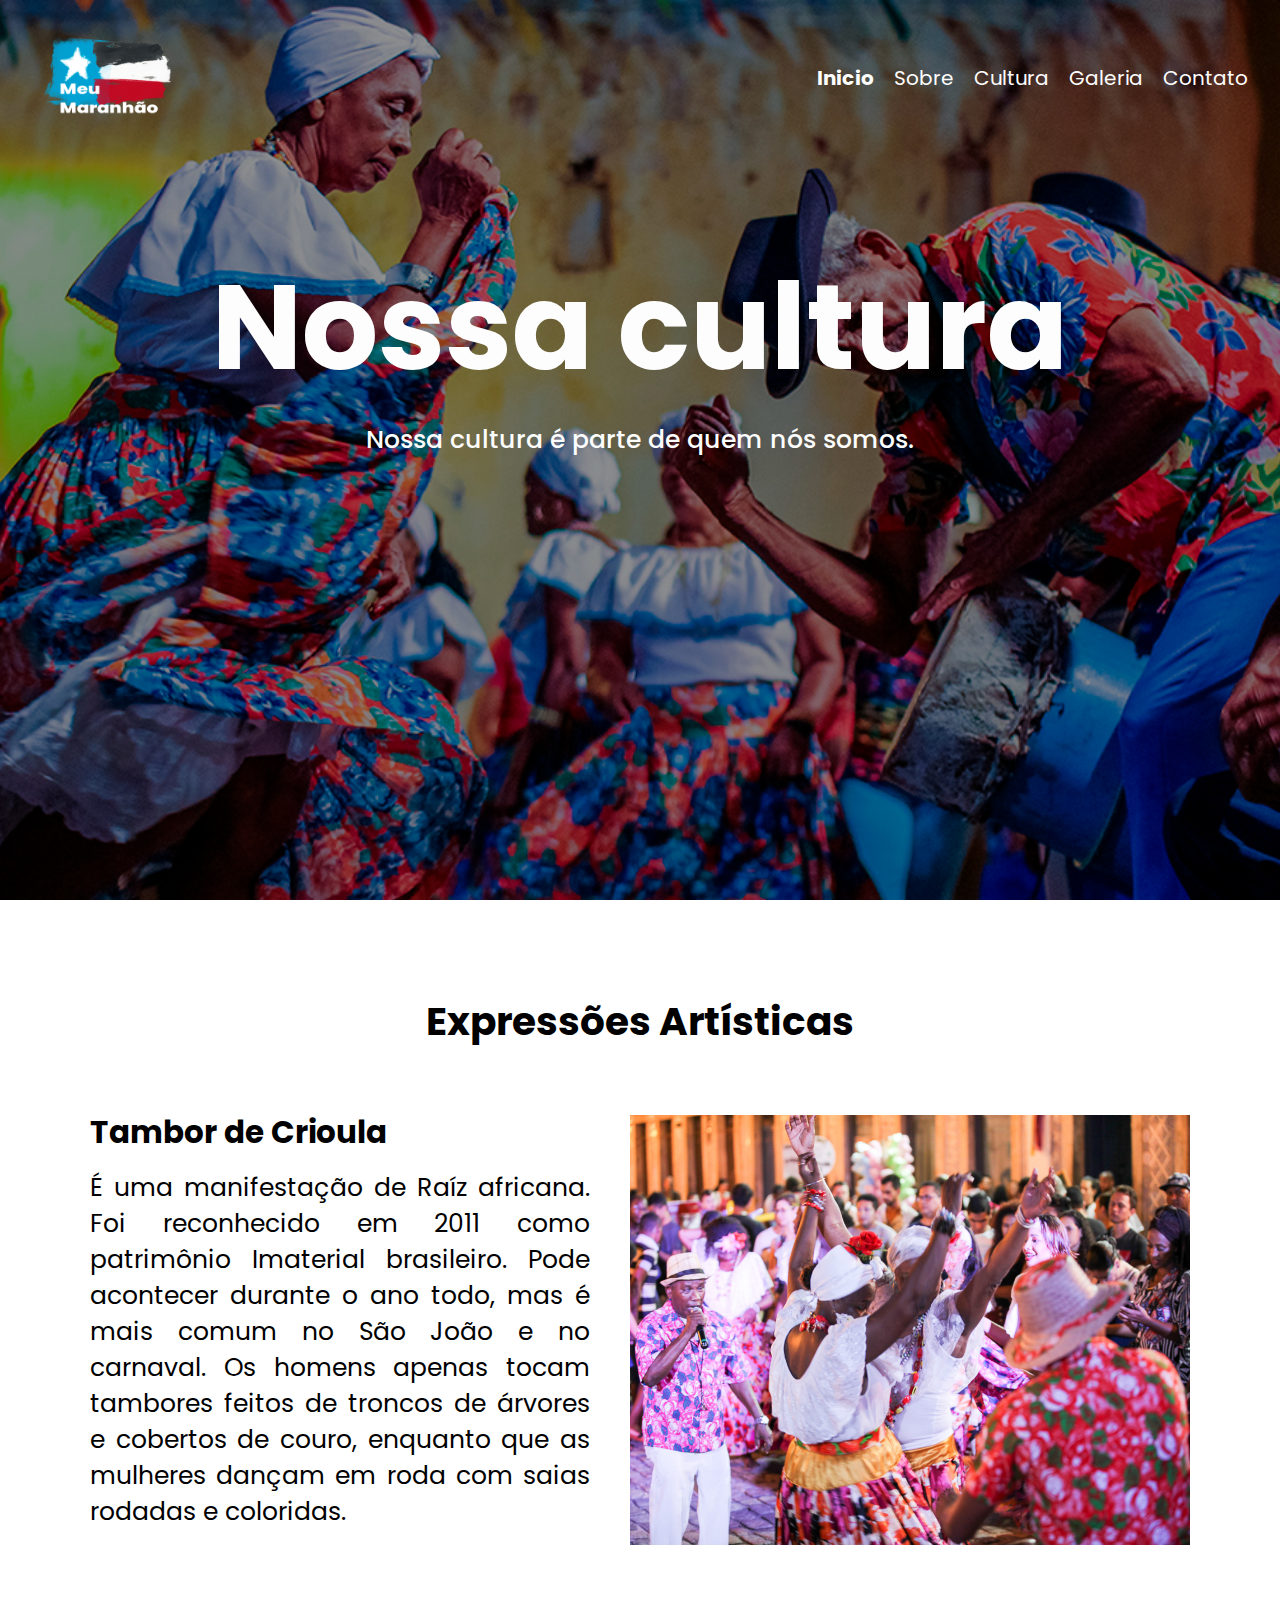
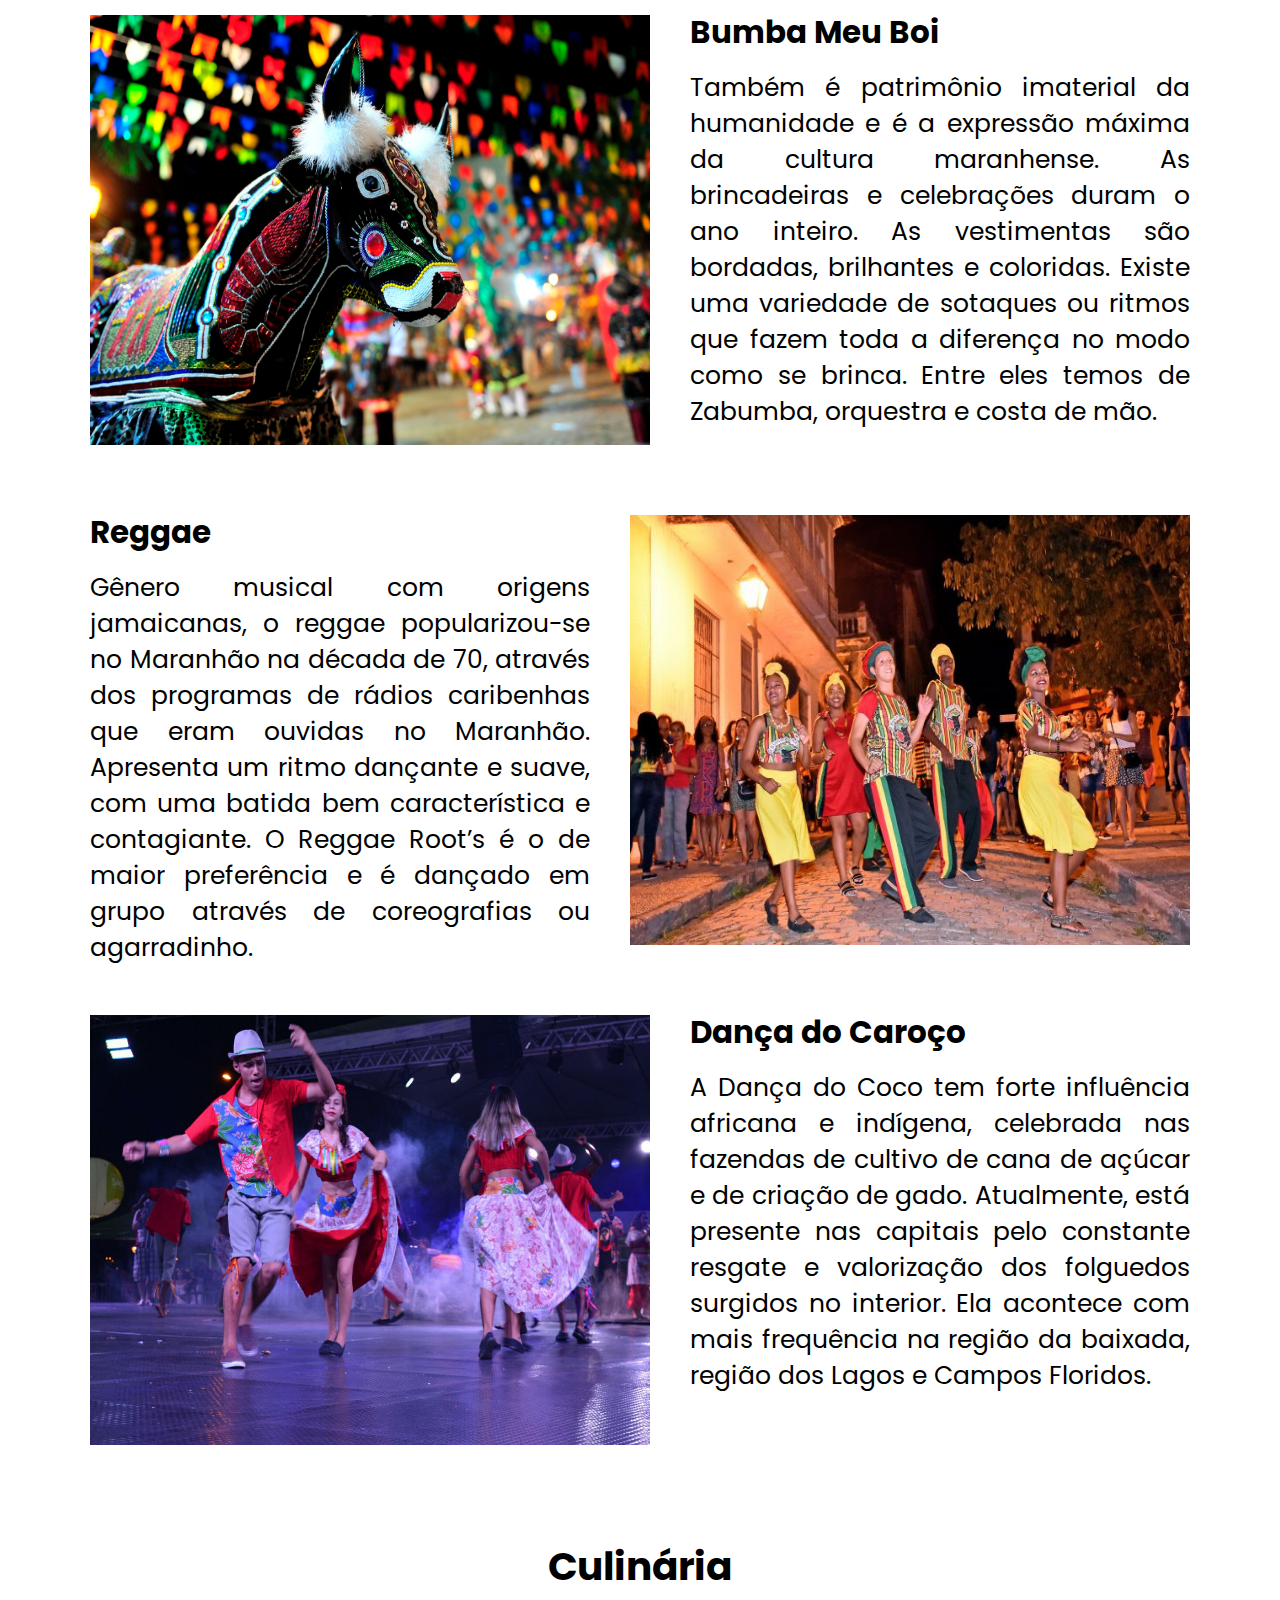
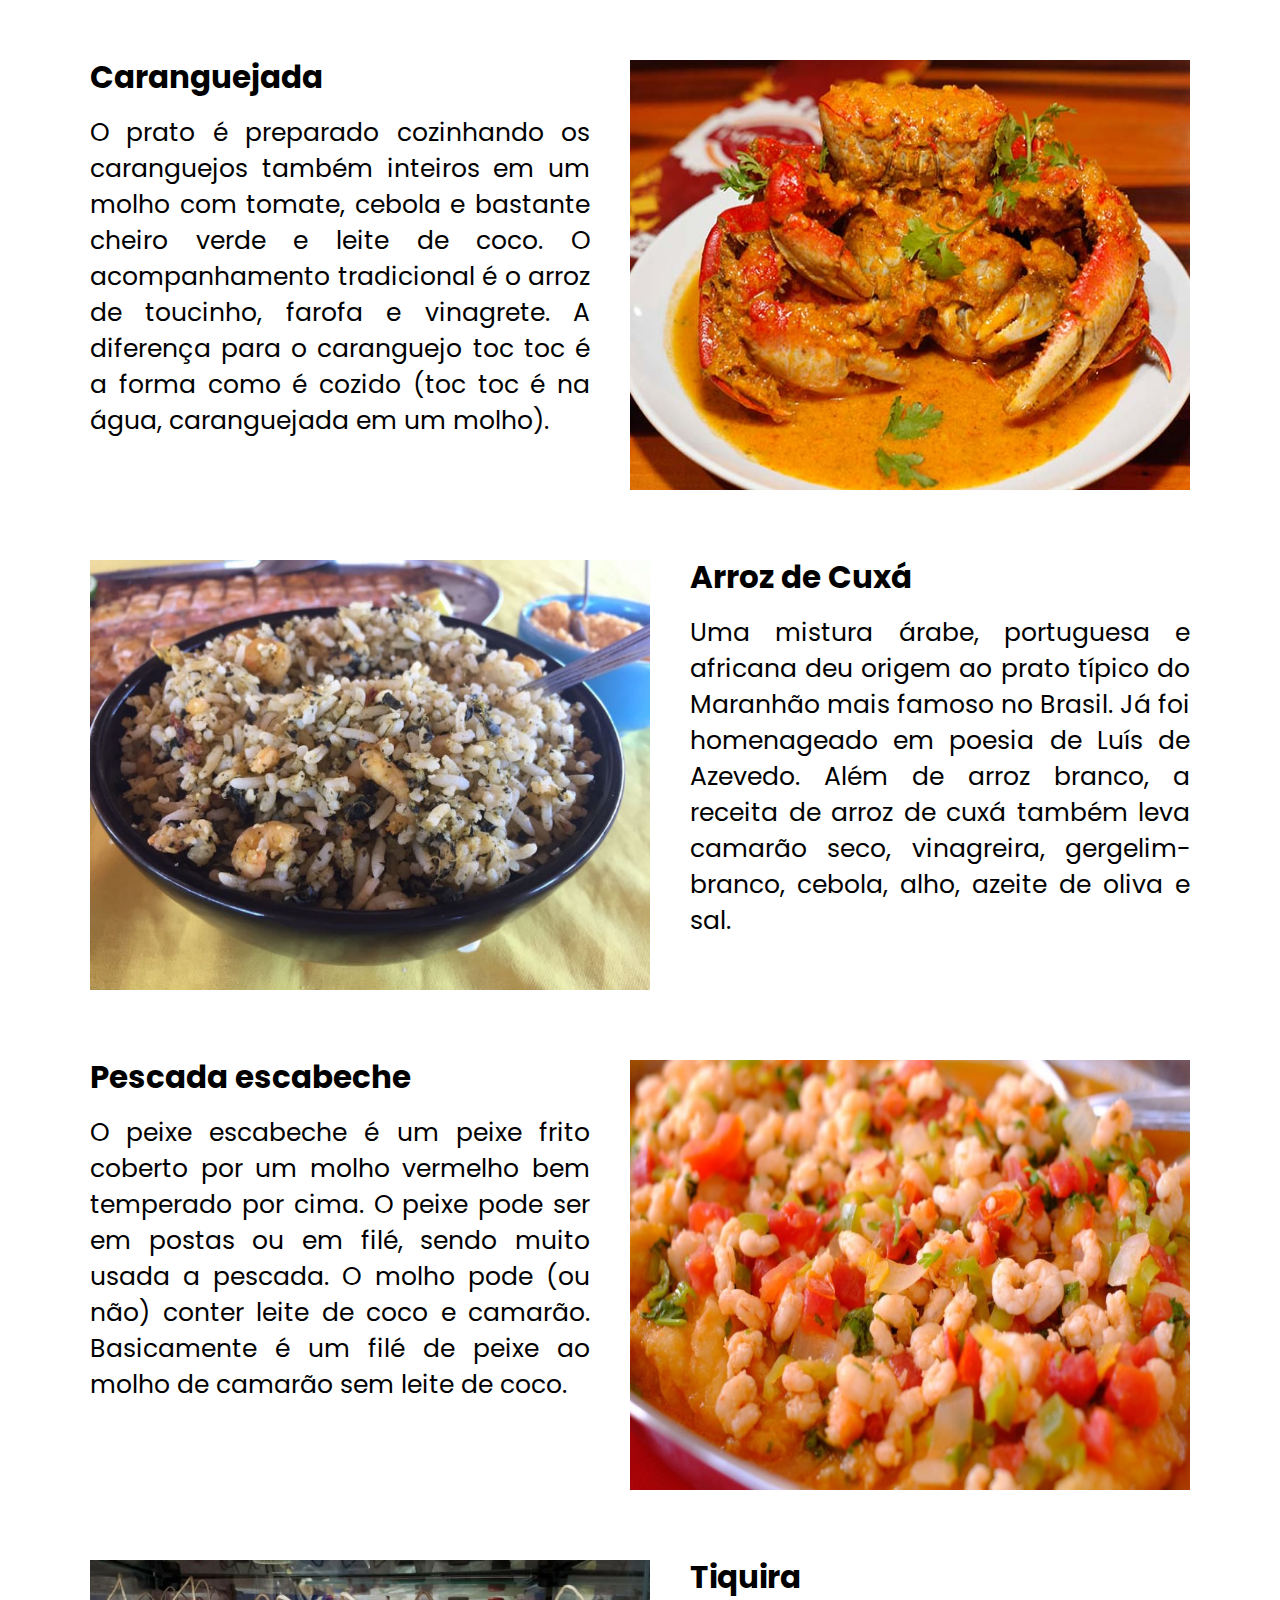
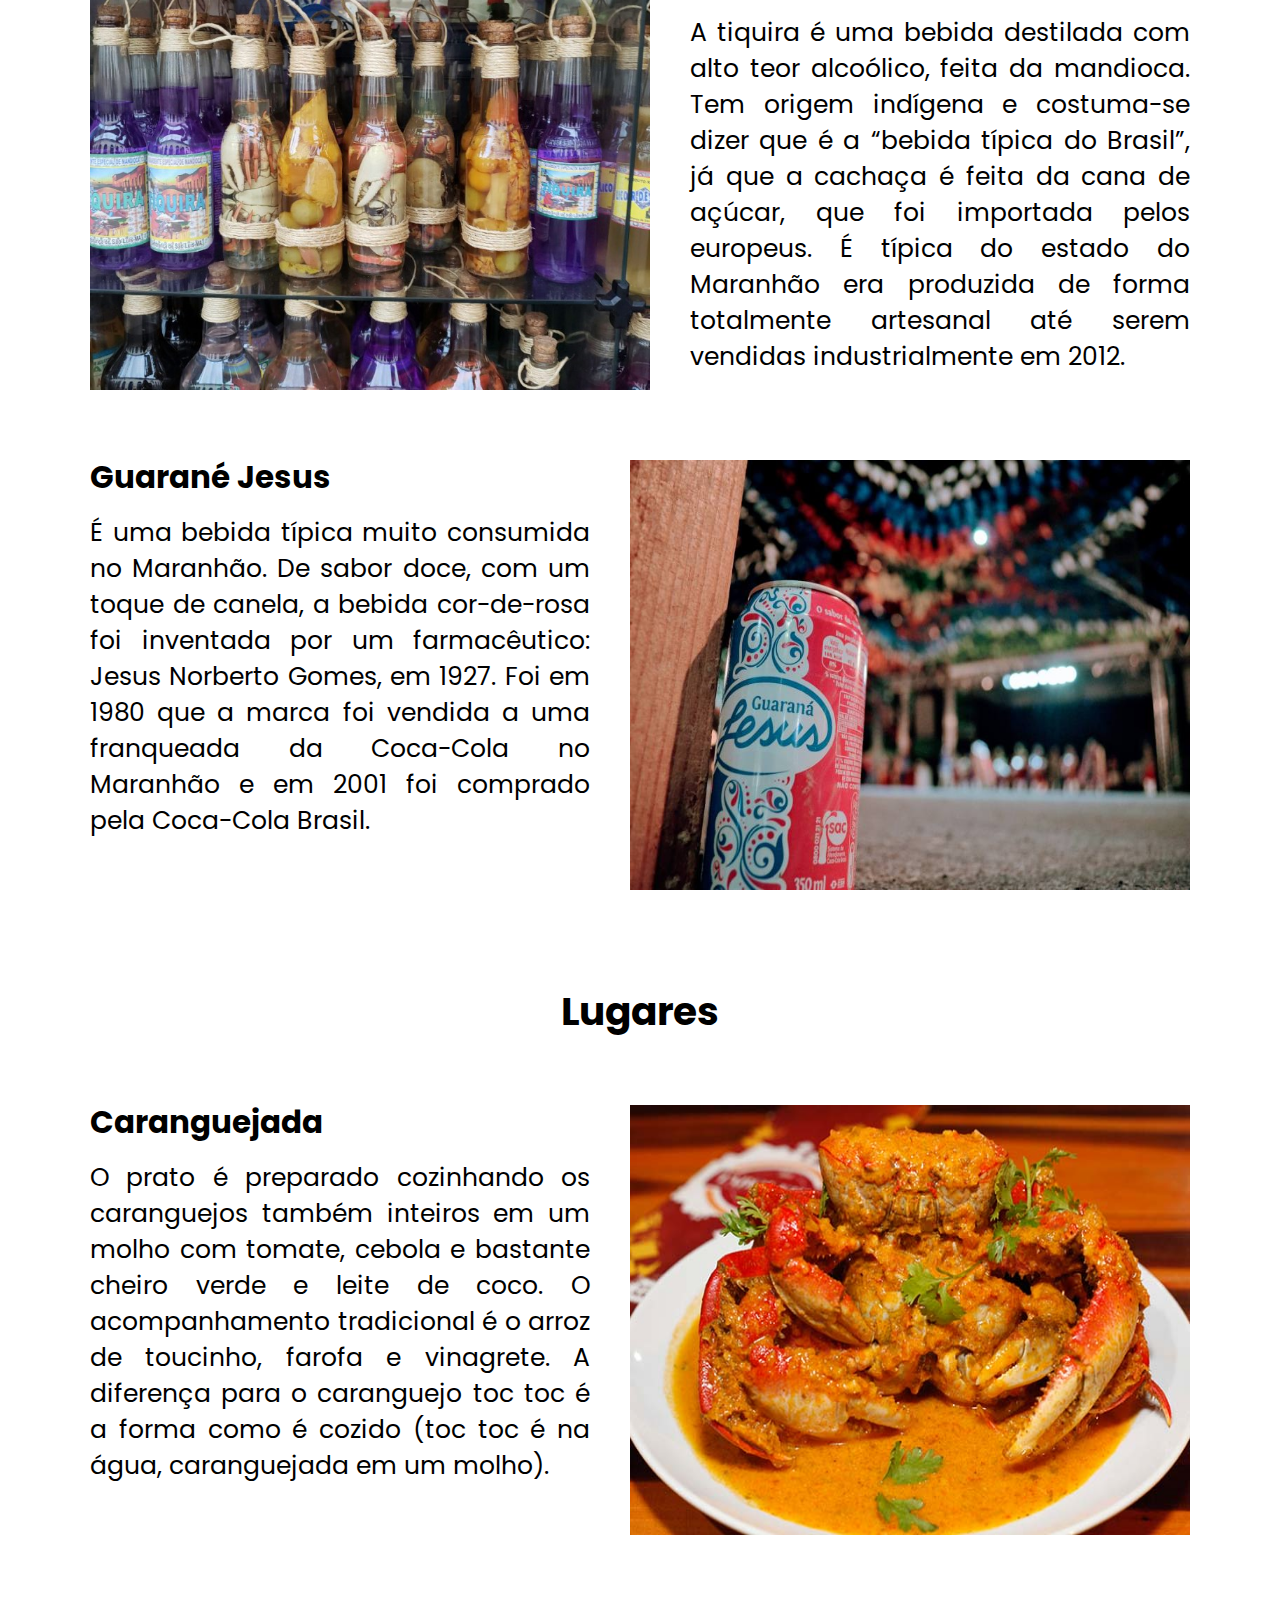
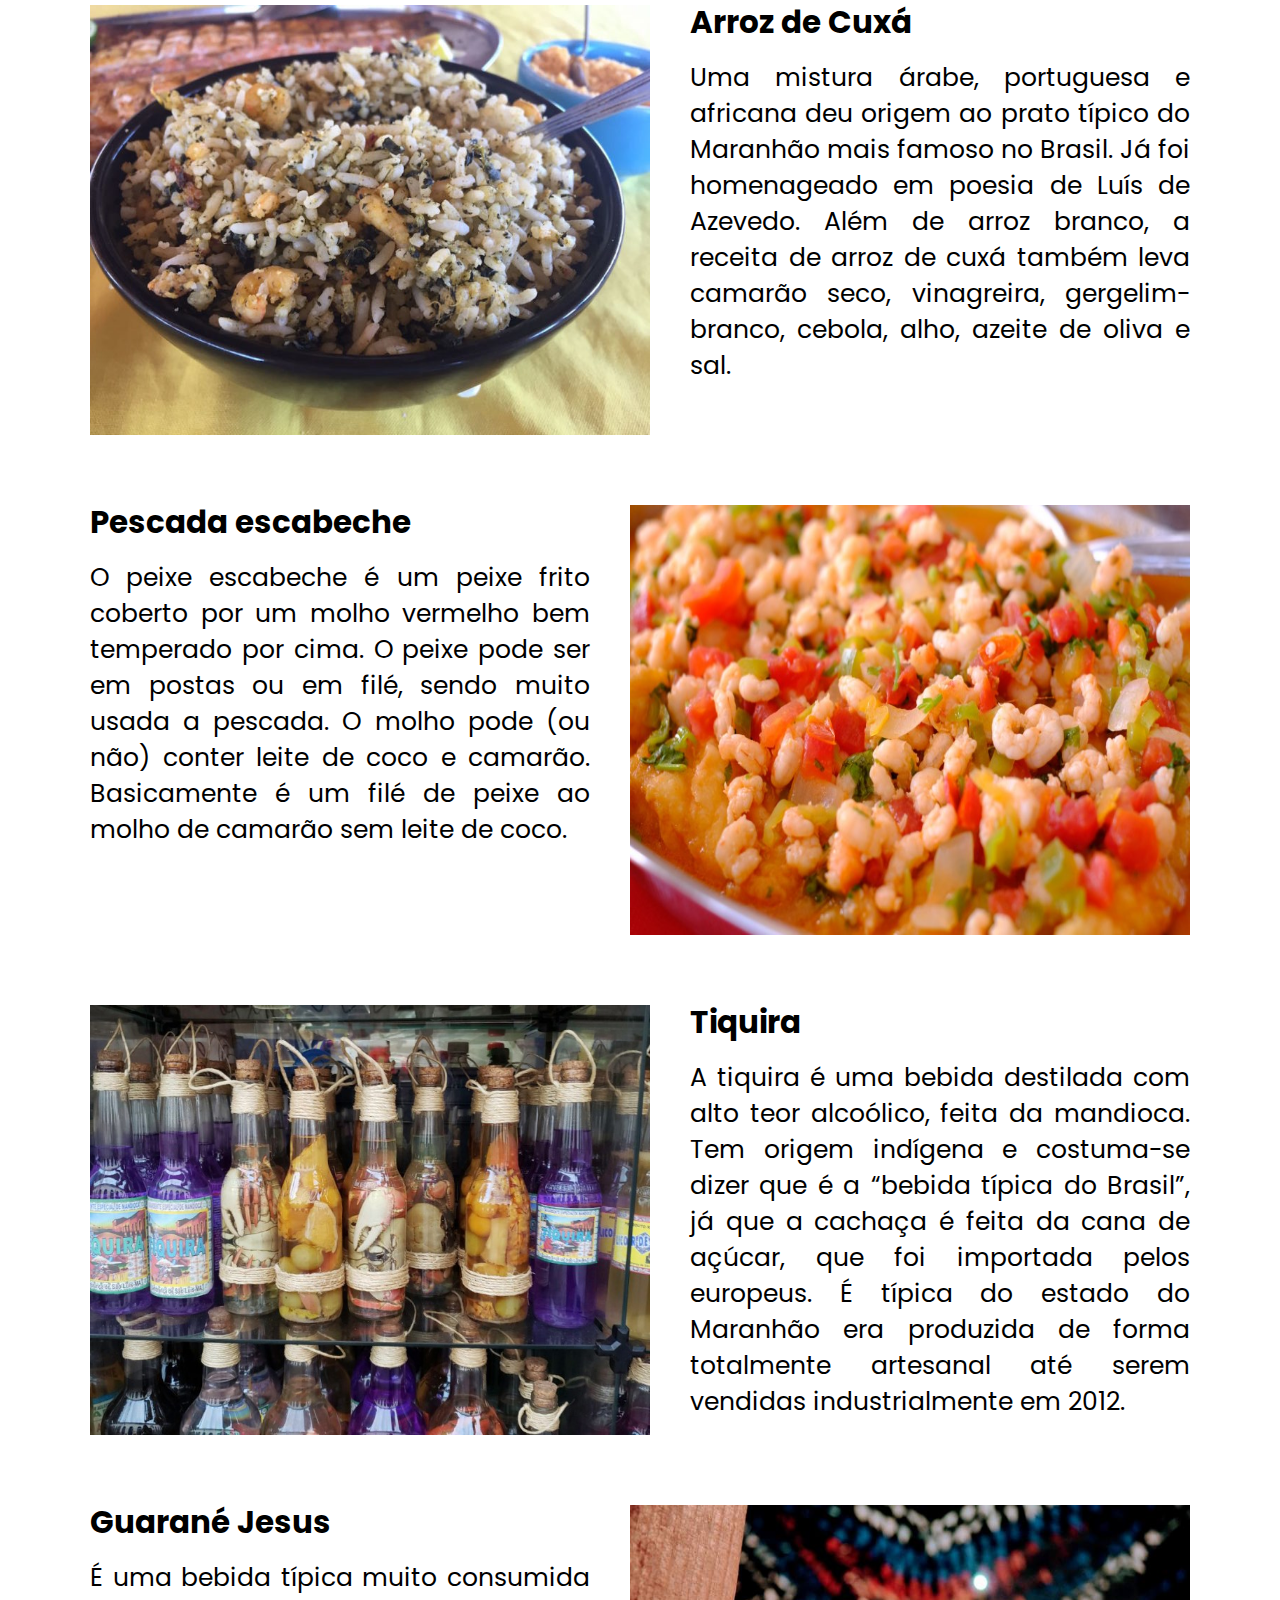
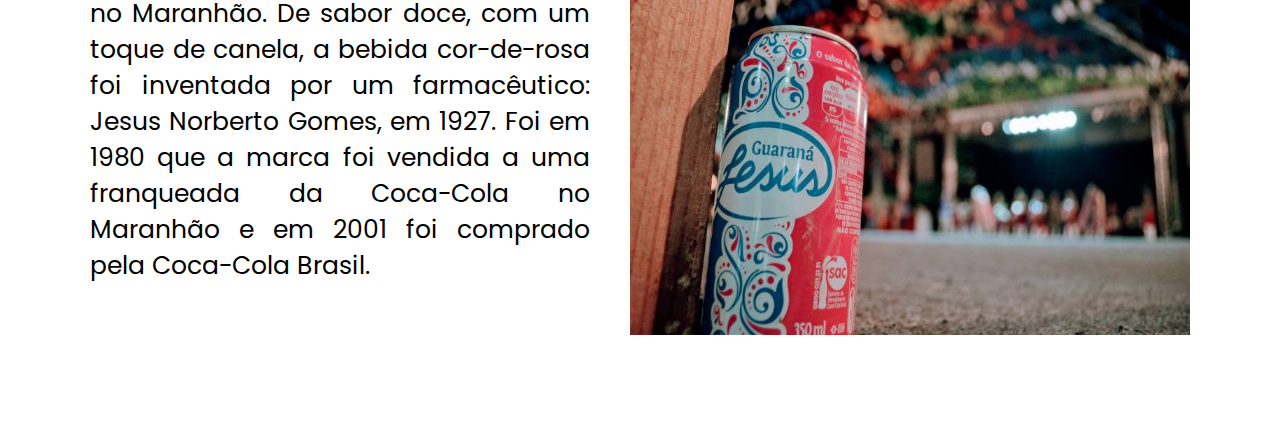
==== Primeiro Desafio Trilhas/galeria.html @ 6f9c04e4 "Criação da página dois do site. Foi feito o header, menu, e inicio do conteudo principal" ====
<!DOCTYPE html>
<html lang="pt-br">
<head>
  <link rel="preconnect" href="https://fonts.googleapis.com">
  <link rel="preconnect" href="https://fonts.gstatic.com" crossorigin>
  <link href="https://fonts.googleapis.com/css2?family=Poppins:wght@400;500;700&display=swap" rel="stylesheet">
  <link rel="stylesheet" href="https://unicons.iconscout.com/release/v4.0.0/css/line.css">
  <meta charset="UTF-8">
  <meta http-equiv="X-UA-Compatible" content="IE=edge">
  <meta name="viewport" content="width=device-width, initial-scale=1.0">
  <title>Meu Maranhão</title>
  <link href="./assets/css/normalize.css" rel="stylesheet" />
  <link href="./assets/css/reset.css" rel="stylesheet" />
  <link href="./assets/css/cabecalho-pagina-2/cabecalho-pagina-dois.css" rel="stylesheet" />
  <link href="./assets/css/cabecalho/cabecalho-conteudo.css" rel="stylesheet" />
  <link href="./assets/css/cabecalho-pagina-2/conteudo-pagina-dois.css" rel="stylesheet" />
  <link href="./assets/css/cabecalho-pagina-2/conteudo-pagina-dois-titulo.css" rel="stylesheet" />
  <link href="./assets/css/cabecalho-pagina-2/conteudo-pagina-dois-descricao.css" rel="stylesheet" />
  <link href="./assets/css/cabecalho/conteudo-texto-botao.css" rel="stylesheet" />
  <link href="./assets/css/logo.css" rel="stylesheet" />
  <link href="./assets/css/menu/menu-item.css" rel="stylesheet" />
  <link href="./assets/css/menu/menu-link.css" rel="stylesheet" />
  <link href="./assets/css/menu/menu-lista.css" rel="stylesheet" />
  <link href="./assets/css/sobre-pagina-dois/sobre-pagina-dois.css" rel="stylesheet" />
  <link href="./assets/css/sobre-pagina-dois/sobre-pagina-dois-titulo.css" rel="stylesheet" />
  <link href="./assets/css/sobre-pagina-dois/sobre-pagina-dois-descricao.css" rel="stylesheet" />
  <link href="./assets/css/sobre-pagina-dois/sobre-pagina-dois-conteudo.css" rel="stylesheet" />
  <link href="./assets/css/sobre-pagina-dois/sobre-pagina-dois-imagem.css" rel="stylesheet" />
  <link href="./assets/css/sobre-pagina-dois/titulo-assunto.css" rel="stylesheet" />
  <link href="./assets/css/sobre-pagina-dois/container.css" rel="stylesheet" />
</head>
<body>
  <!-- Cabeçalho -->
  <header class="cabecalho__pagina--dois" id="cabecalho-pagina-dois">
    <div class="cabecalho__conteudo">
      <h1><img class="logo" src="./assets/img/logo.png" alt="Bandeira do Maranhão e nome meu maranhão"></h1>
      <nav class="menu">
        <ul class="menu__lista">
            <li class="menu__item"><a class="menu__link ativo" href="#cabecalho">Inicio</a></li>
            <li class="menu__item"><a class="menu__link" href="#sobre">Sobre</a></li>
            <li class="menu__item"><a class="menu__link" href="#cultura">Cultura</a></li>
            <li class="menu__item"><a class="menu__link" href="#galeria">Galeria</a></li>
            <li class="menu__item"><a class="menu__link" href="#contato">Contato</a></li>
        </ul>
      </nav>
    </div>

    <div class="conteudo__pagina--dois">
      <h2 class="conteudo__pagina--dois--titulo">Nossa cultura</h2>
      <p class="conteudo__pagina--dois--descricao">Nossa cultura é parte de quem nós somos.</p>
    </div>
  </header>
  
  <main>
    <!-- Seção Sobre -->
    <section class="sobre__pagina--dois" id="sobre-pagina-dois">
    <!-- Expressões Artísticas       -->
      <h2 class="sobre__pagina--dois--titulo">Expressões Artísticas</h2>
      <div>
        <div class="sobre__pagina--dois--conteudo">
          <div class="container">
            <h3 class="titulo__assunto">Tambor de Crioula</h3>
            <p class="sobre__pagina--dois--descricao">É uma manifestação de Raíz africana. Foi reconhecido em 2011 
              como patrimônio Imaterial brasileiro. Pode acontecer durante o ano todo, mas é mais comum no São João 
              e no carnaval. Os homens apenas tocam tambores feitos de troncos de árvores e cobertos de couro, 
              enquanto que as mulheres dançam em roda com saias rodadas e coloridas.</p>
          </div>
          <img src="./assets/img/tambor-de-crioula-1.jpg" alt="" class="sobre__pagina--dois--imagem">
        </div>
  
        <div class="sobre__pagina--dois--conteudo">
          <img src="./assets/img/bumba-meu-boi-2.jpeg" alt="" class="sobre__pagina--dois--imagem">
          <div class="container">
            <h3 class="titulo__assunto">Bumba Meu Boi</h3>
            <p class="sobre__pagina--dois--descricao">Também é patrimônio imaterial da humanidade e é a expressão 
              máxima da cultura maranhense. As brincadeiras e celebrações duram o ano inteiro. As vestimentas são 
              bordadas, brilhantes e coloridas. Existe uma variedade de sotaques ou ritmos que fazem toda a 
              diferença no modo como se brinca. Entre eles temos de Zabumba, orquestra e costa de mão.</p>
          </div>
        </div>
        <div class="sobre__pagina--dois--conteudo">
          <div class="container">
            <h3 class="titulo__assunto">Reggae</h3>
            <p class="sobre__pagina--dois--descricao">Gênero musical com origens jamaicanas, o reggae popularizou-se 
              no Maranhão na década de 70, através dos programas de rádios caribenhas que eram ouvidas no Maranhão. 
              Apresenta um ritmo dançante e suave, com uma batida bem característica e contagiante. O Reggae Root’s 
              é o de maior preferência e é dançado em grupo através de coreografias ou agarradinho.</p>
          </div>
          <img src="./assets/img/reggae.jpg" alt="" class="sobre__pagina--dois--imagem">
        </div>
  
        <div class="sobre__pagina--dois--conteudo">
          <img src="./assets/img/danca-do-caroco.jpg" alt="" class="sobre__pagina--dois--imagem">
          <div class="container">
            <h3 class="titulo__assunto">Dança do Caroço</h3>
            <p class="sobre__pagina--dois--descricao">A Dança do Coco tem forte influência africana e indígena, 
              celebrada nas fazendas de cultivo de cana de açúcar e de criação de gado. Atualmente, está presente 
              nas capitais pelo constante resgate e valorização dos folguedos surgidos no interior. Ela acontece 
              com mais frequência na região da baixada, região dos Lagos e Campos Floridos.</p>
          </div>
        </div>
      </div>
    <!-- Fim da sub-sessão Expressões Artísticas       -->

    <!-- Culinária       -->
      <h2 class="sobre__pagina--dois--titulo">Culinária</h2>
      <div>
        <div class="sobre__pagina--dois--conteudo">
          <div class="container">
            <h3 class="titulo__assunto">Caranguejada</h3>
            <p class="sobre__pagina--dois--descricao">O prato é preparado cozinhando os caranguejos também inteiros em 
              um molho com tomate, cebola e bastante cheiro verde e leite de coco. O acompanhamento tradicional é o 
              arroz de toucinho, farofa e vinagrete. A diferença para o caranguejo toc toc é a forma como é cozido 
              (toc toc é na água, caranguejada em um molho).</p>
          </div>
          <img src="./assets/img/caranguejada.jpg" alt="" class="sobre__pagina--dois--imagem">
        </div>
  
        <div class="sobre__pagina--dois--conteudo">
          <img src="./assets/img/culinaria.jpg" alt="" class="sobre__pagina--dois--imagem">
          <div class="container">
            <h3 class="titulo__assunto">Arroz de Cuxá</h3>
            <p class="sobre__pagina--dois--descricao">Uma mistura árabe, portuguesa e africana deu origem ao prato 
              típico do Maranhão mais famoso no Brasil. Já foi homenageado em poesia de Luís de Azevedo.  Além de 
              arroz branco, a receita de arroz de cuxá também leva camarão seco, vinagreira, gergelim-branco, 
              cebola, alho, azeite de oliva e sal.</p>
          </div>
        </div>
        <div class="sobre__pagina--dois--conteudo">
          <div class="container">
            <h3 class="titulo__assunto">Pescada escabeche</h3>
            <p class="sobre__pagina--dois--descricao">O peixe escabeche é um peixe frito coberto por um molho vermelho bem temperado por cima. O peixe pode ser em postas ou em filé, sendo muito usada a pescada. O molho pode (ou não) conter leite de coco e camarão. Basicamente é um filé de peixe ao molho de camarão sem leite de coco.</p>
          </div>
          <img src="./assets/img/pescada-escabeche.jpg" alt="" class="sobre__pagina--dois--imagem">
        </div>
  
        <div class="sobre__pagina--dois--conteudo">
          <img src="./assets/img/tiquira.jpg" alt="" class="sobre__pagina--dois--imagem">
          <div class="container">
            <h3 class="titulo__assunto">Tiquira</h3>
            <p class="sobre__pagina--dois--descricao">A tiquira é uma bebida destilada com alto teor alcoólico, feita da mandioca. Tem origem indígena e costuma-se dizer que é a “bebida típica do Brasil”, já que a cachaça é feita da cana de açúcar, que foi importada pelos europeus. É típica do estado do Maranhão era produzida de forma totalmente artesanal até serem vendidas industrialmente em 2012.</p>
          </div>
        </div>
        <div class="sobre__pagina--dois--conteudo">
          <div class="container">
            <h3 class="titulo__assunto">Guarané Jesus</h3>
            <p class="sobre__pagina--dois--descricao">É uma bebida típica muito consumida no Maranhão. De sabor doce, com um toque de canela, a bebida cor-de-rosa foi inventada por um farmacêutico: Jesus Norberto Gomes, em 1927. Foi em 1980 que a marca foi vendida a uma franqueada da Coca-Cola no Maranhão e em 2001 foi comprado pela Coca-Cola Brasil.</p>
          </div>
          <img src="./assets/img/guarana-jesus.jpeg" alt="" class="sobre__pagina--dois--imagem">
        </div>
      </div>
    <!-- Fim da sub-sessão Culinária       -->

    <!-- Lugares       -->
    <h2 class="sobre__pagina--dois--titulo">Lugares</h2>
    <div>
      <div class="sobre__pagina--dois--conteudo">
        <div class="container">
          <h3 class="titulo__assunto">Caranguejada</h3>
          <p class="sobre__pagina--dois--descricao">O prato é preparado cozinhando os caranguejos também inteiros em 
            um molho com tomate, cebola e bastante cheiro verde e leite de coco. O acompanhamento tradicional é o 
            arroz de toucinho, farofa e vinagrete. A diferença para o caranguejo toc toc é a forma como é cozido 
            (toc toc é na água, caranguejada em um molho).</p>
        </div>
        <img src="./assets/img/caranguejada.jpg" alt="" class="sobre__pagina--dois--imagem">
      </div>

      <div class="sobre__pagina--dois--conteudo">
        <img src="./assets/img/culinaria.jpg" alt="" class="sobre__pagina--dois--imagem">
        <div class="container">
          <h3 class="titulo__assunto">Arroz de Cuxá</h3>
          <p class="sobre__pagina--dois--descricao">Uma mistura árabe, portuguesa e africana deu origem ao prato 
            típico do Maranhão mais famoso no Brasil. Já foi homenageado em poesia de Luís de Azevedo.  Além de 
            arroz branco, a receita de arroz de cuxá também leva camarão seco, vinagreira, gergelim-branco, 
            cebola, alho, azeite de oliva e sal.</p>
        </div>
      </div>
      <div class="sobre__pagina--dois--conteudo">
        <div class="container">
          <h3 class="titulo__assunto">Pescada escabeche</h3>
          <p class="sobre__pagina--dois--descricao">O peixe escabeche é um peixe frito coberto por um molho vermelho bem temperado por cima. O peixe pode ser em postas ou em filé, sendo muito usada a pescada. O molho pode (ou não) conter leite de coco e camarão. Basicamente é um filé de peixe ao molho de camarão sem leite de coco.</p>
        </div>
        <img src="./assets/img/pescada-escabeche.jpg" alt="" class="sobre__pagina--dois--imagem">
      </div>

      <div class="sobre__pagina--dois--conteudo">
        <img src="./assets/img/tiquira.jpg" alt="" class="sobre__pagina--dois--imagem">
        <div class="container">
          <h3 class="titulo__assunto">Tiquira</h3>
          <p class="sobre__pagina--dois--descricao">A tiquira é uma bebida destilada com alto teor alcoólico, feita da mandioca. Tem origem indígena e costuma-se dizer que é a “bebida típica do Brasil”, já que a cachaça é feita da cana de açúcar, que foi importada pelos europeus. É típica do estado do Maranhão era produzida de forma totalmente artesanal até serem vendidas industrialmente em 2012.</p>
        </div>
      </div>
      <div class="sobre__pagina--dois--conteudo">
        <div class="container">
          <h3 class="titulo__assunto">Guarané Jesus</h3>
          <p class="sobre__pagina--dois--descricao">É uma bebida típica muito consumida no Maranhão. De sabor doce, com um toque de canela, a bebida cor-de-rosa foi inventada por um farmacêutico: Jesus Norberto Gomes, em 1927. Foi em 1980 que a marca foi vendida a uma franqueada da Coca-Cola no Maranhão e em 2001 foi comprado pela Coca-Cola Brasil.</p>
        </div>
        <img src="./assets/img/guarana-jesus.jpeg" alt="" class="sobre__pagina--dois--imagem">
      </div>
    </div>
  <!-- Fim da sub-sessão Culinária       -->

    </section>
  </main>

  <footer></footer>
</body>
</html>
---- Primeiro Desafio Trilhas/assets/css/cabecalho-pagina-2/cabecalho-pagina-dois.css ----
.cabecalho__pagina--dois{
  background: url('../../img/banner-2.jpg') center center / cover no-repeat;
  display: flex;
  flex-direction: column;
  height: 100vh;
  width: auto;
}
---- Primeiro Desafio Trilhas/assets/css/cabecalho/cabecalho-conteudo.css ----
.cabecalho__conteudo{
  align-items: center;
  display: flex;
  justify-content: space-between;
  padding: 0 2rem;
}
---- Primeiro Desafio Trilhas/assets/css/cabecalho-pagina-2/conteudo-pagina-dois.css ----
.conteudo__pagina--dois{
  text-align: center;
  margin: 100px 0 30px 0px;
}
---- Primeiro Desafio Trilhas/assets/css/cabecalho-pagina-2/conteudo-pagina-dois-titulo.css ----
.conteudo__pagina--dois--titulo{
  color: #fdfdfd;
  font-family: Poppins, cursive;
  font-size: 120px;
  font-weight: bold;
  margin-bottom: 30px;
}
---- Primeiro Desafio Trilhas/assets/css/cabecalho-pagina-2/conteudo-pagina-dois-descricao.css ----
.conteudo__pagina--dois--descricao{
  color: #fdfdfd;
  font-size: 25px;
  font-weight: 500;
  margin-bottom: 100px;
  z-index: initial;
}
---- Primeiro Desafio Trilhas/assets/css/cabecalho/conteudo-texto-botao.css ----
.conteudo__texto--botao{
  display: block;
  width: 15%;
  padding: 15px;
  background-color: #fdfdfd;
  color: #1A1E21;
  border: none;
  border-radius: 25px;
  font-size: 20px;
  font-weight: 600;
  transition: .2s all;
  cursor: pointer;
}
---- Primeiro Desafio Trilhas/assets/css/logo.css ----
.logo{
  max-width: 150px;
  max-height: 150px;
  width: auto;
  height: auto;
}
---- Primeiro Desafio Trilhas/assets/css/menu/menu-item.css ----
.menu__item{
  list-style: none;
  font-size: 20px;
}
.menu__item:last-child .menu__link{
  margin-right: 0;
}
---- Primeiro Desafio Trilhas/assets/css/menu/menu-link.css ----
.menu__link{
  color: #fdfdfd;
  margin-right: 1.25rem;
  text-decoration: none;
}
.menu__link.ativo{
  color: #fdfdfd;
  font-weight: bold;

}
.menu__link:hover{
  text-decoration: underline;
}
---- Primeiro Desafio Trilhas/assets/css/menu/menu-lista.css ----
.menu__lista{
  display: flex;
}
---- Primeiro Desafio Trilhas/assets/css/sobre-pagina-dois/sobre-pagina-dois.css ----
.sobre__pagina--dois{
  margin: 30px 50px;
  padding: 20px;
  display: flex;
  flex-direction: column;
}
---- Primeiro Desafio Trilhas/assets/css/sobre-pagina-dois/sobre-pagina-dois-titulo.css ----
.sobre__pagina--dois--titulo{
  text-align: center;
  margin-bottom: 50px;
  margin-top: 50px;
  font-size: 39px;
}
---- Primeiro Desafio Trilhas/assets/css/sobre-pagina-dois/sobre-pagina-dois-descricao.css ----
.sobre__pagina--dois--descricao{
  text-align: justify;
  font-size: 25px;
  width: auto;
  padding: 0 20px;
  line-height: 2.25rem;
  margin: 0 auto;
}
---- Primeiro Desafio Trilhas/assets/css/sobre-pagina-dois/sobre-pagina-dois-conteudo.css ----
.sobre__pagina--dois--conteudo{
  display: flex;
  align-items: flex-start;
  justify-content: space-between;
}
---- Primeiro Desafio Trilhas/assets/css/sobre-pagina-dois/sobre-pagina-dois-imagem.css ----
.sobre__pagina--dois--imagem{
  width: 560px;
  height: 430px;
  margin-bottom: 30px;
  padding: 20px;
}
---- Primeiro Desafio Trilhas/assets/css/sobre-pagina-dois/titulo-assunto.css ----
.titulo__assunto{
  font-size: 31px;
  padding: 20px;
}
---- Primeiro Desafio Trilhas/assets/css/sobre-pagina-dois/container.css ----
.container{
  display: flex;
  flex-direction: column;
  justify-content: space-around;
}
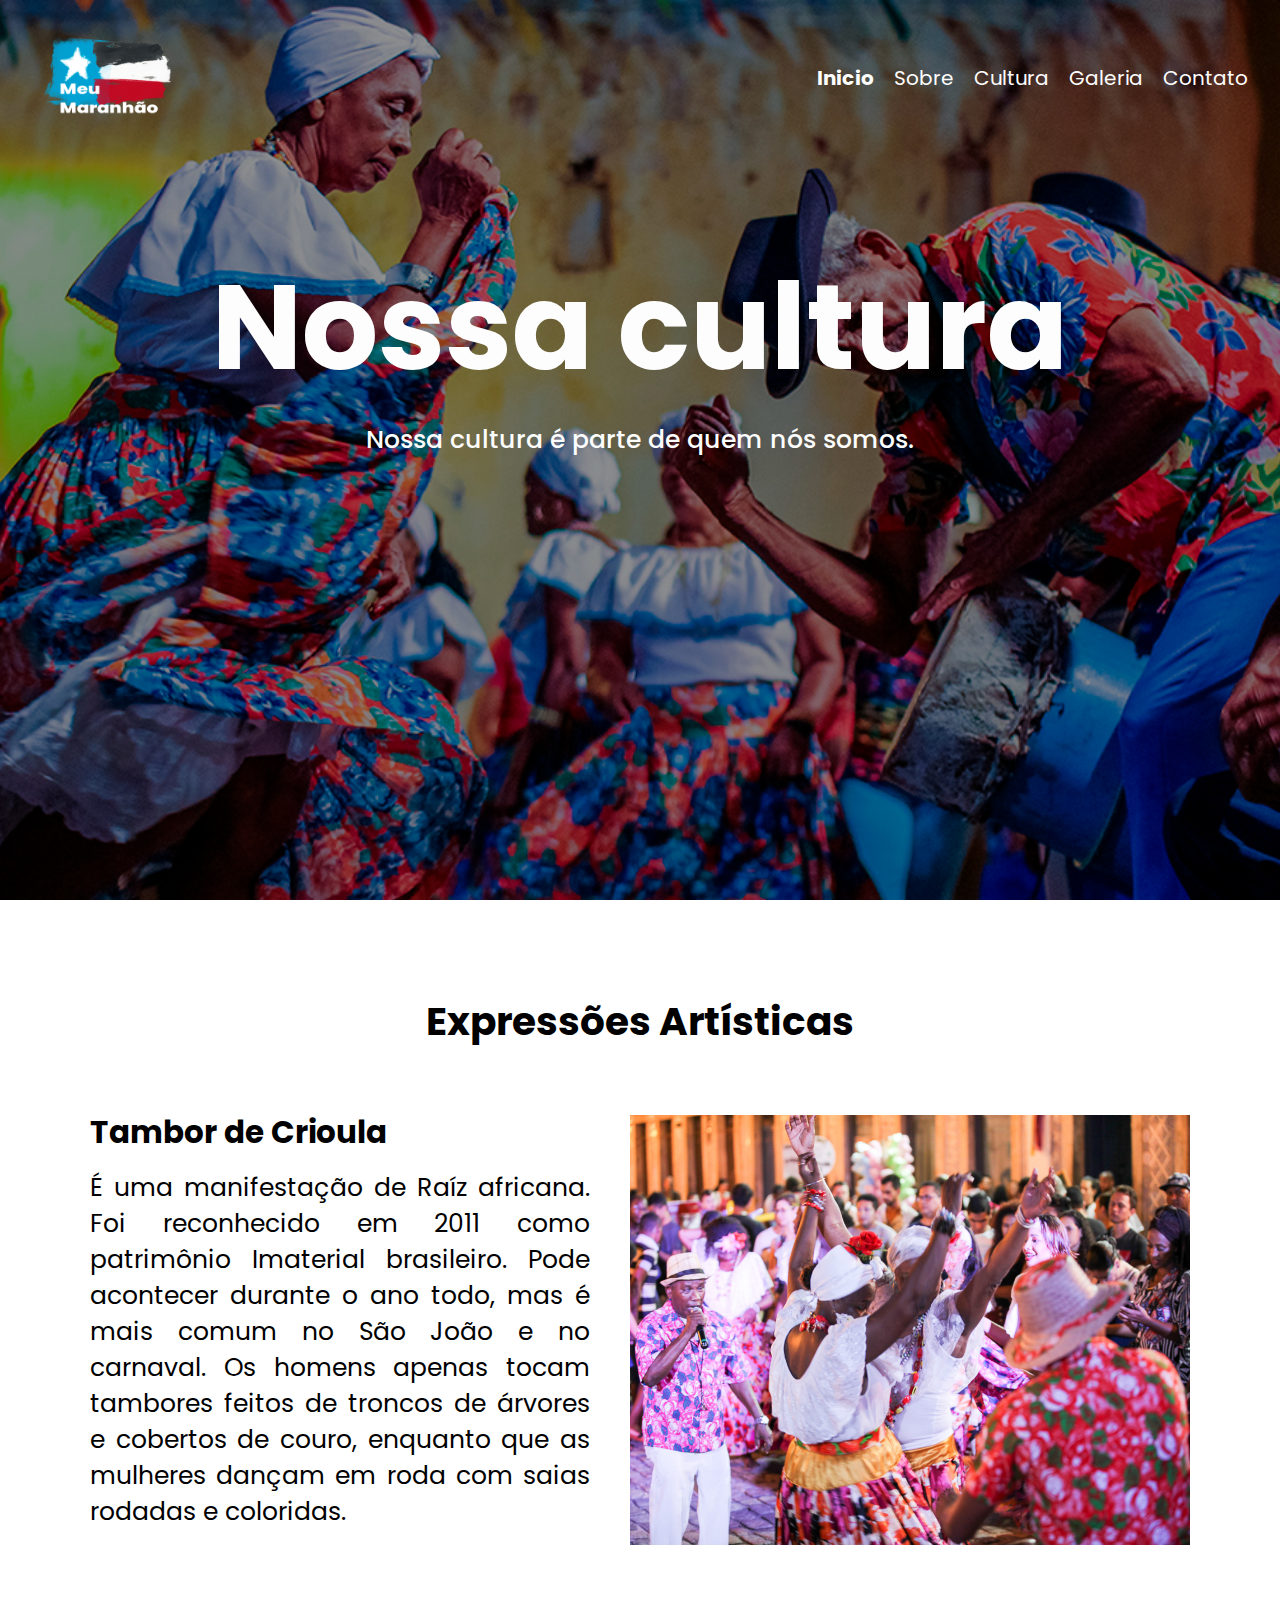
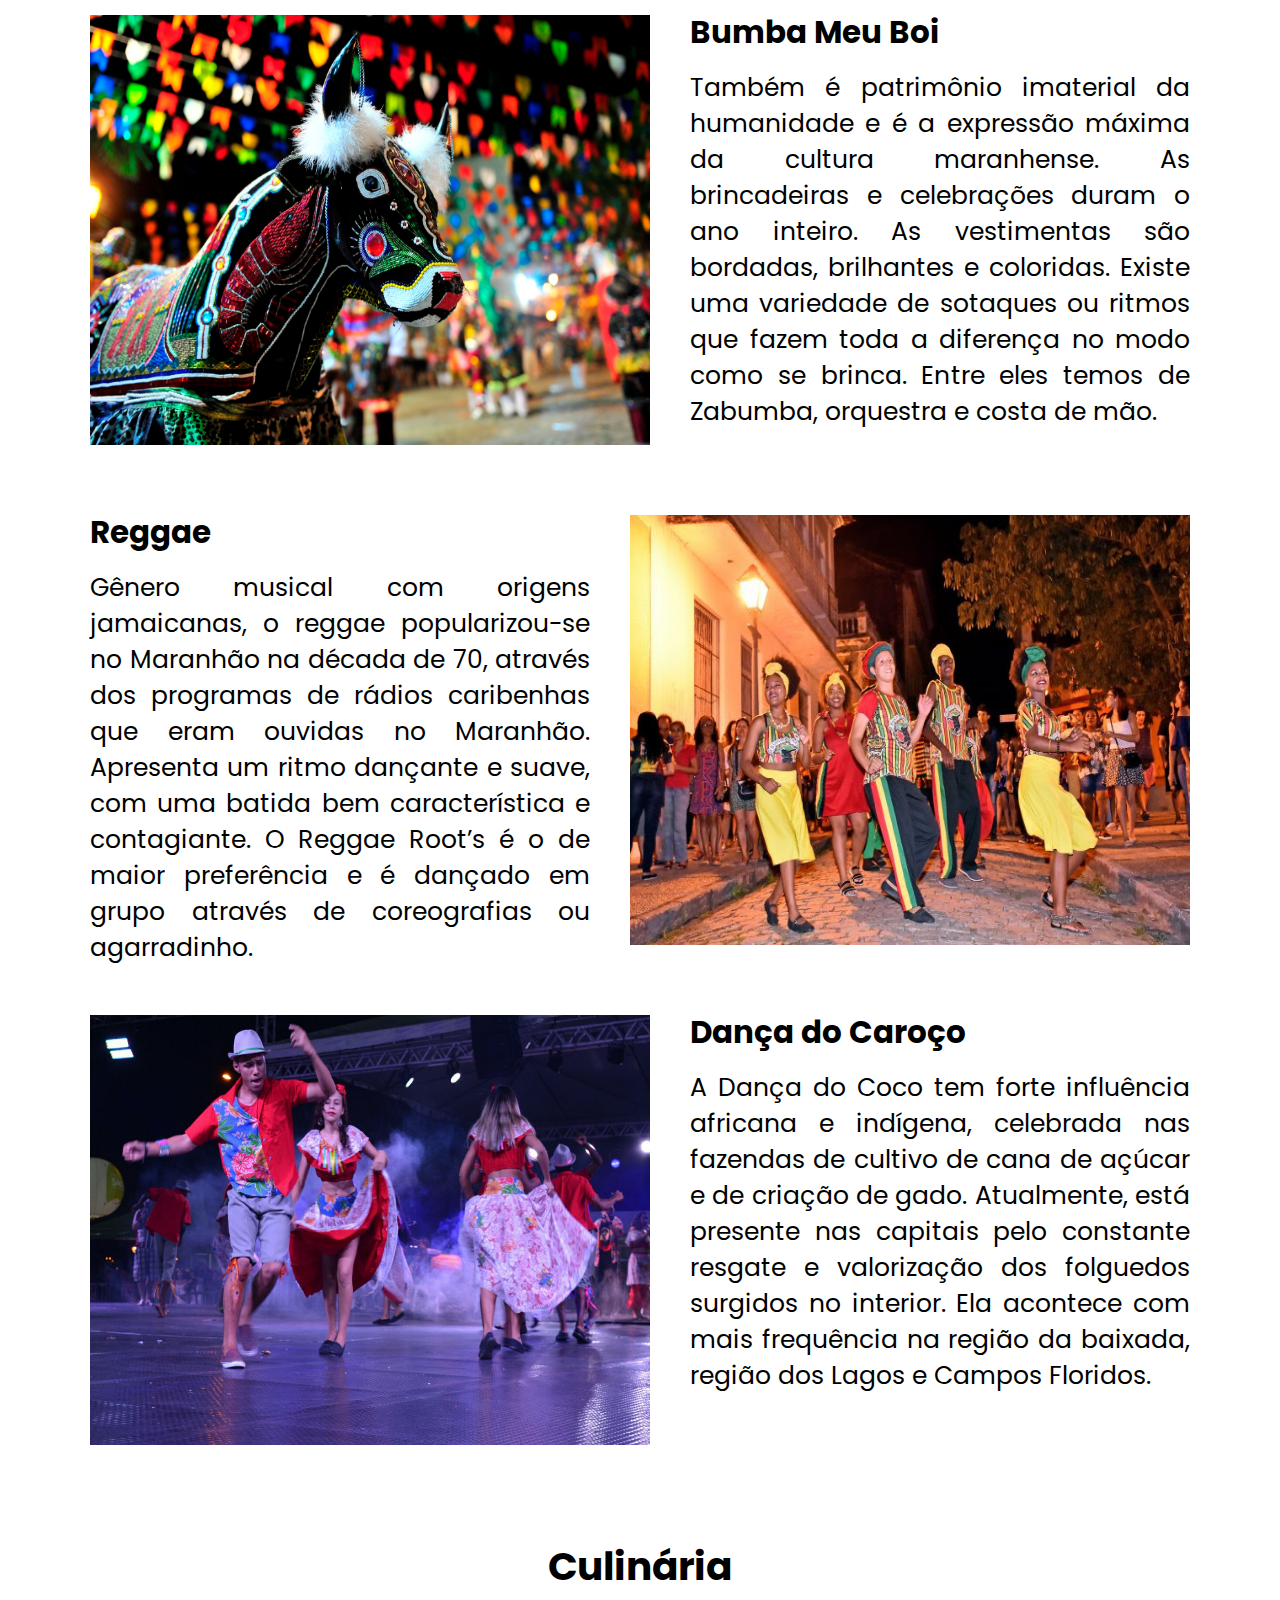
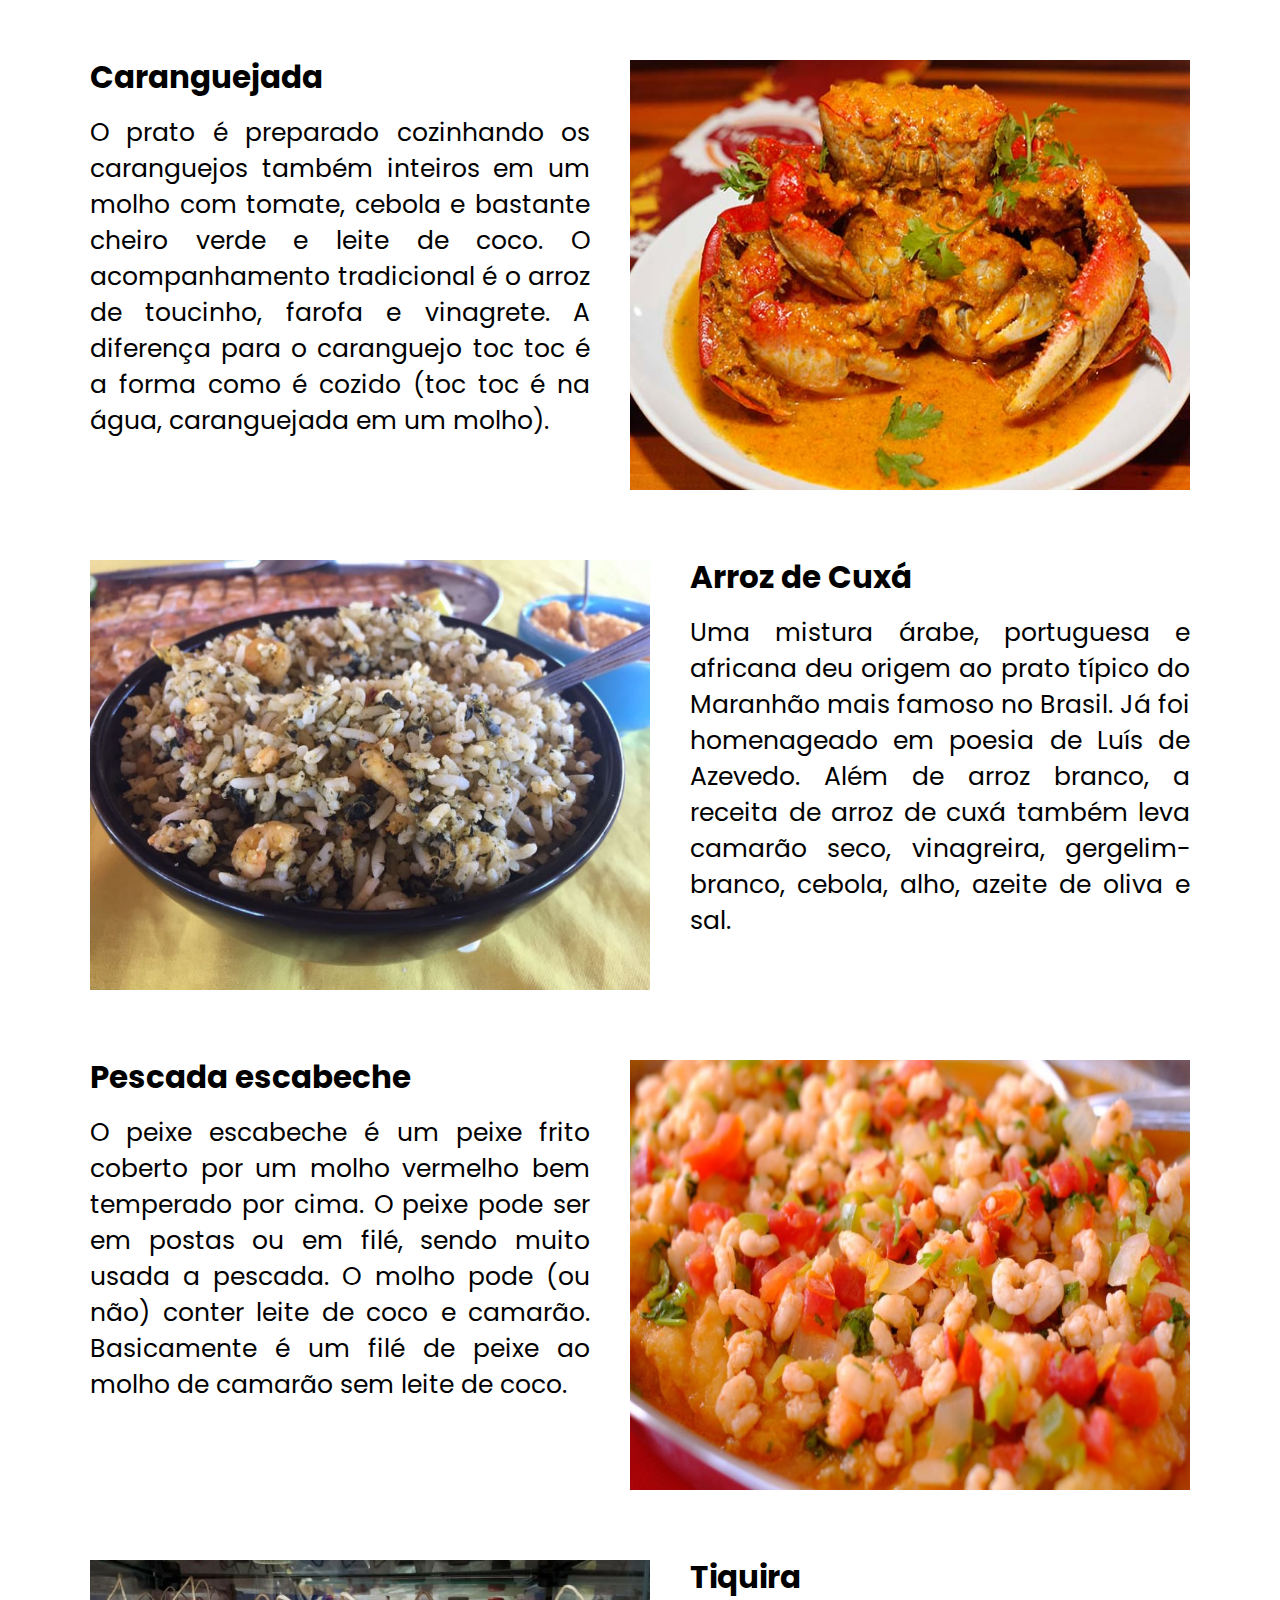
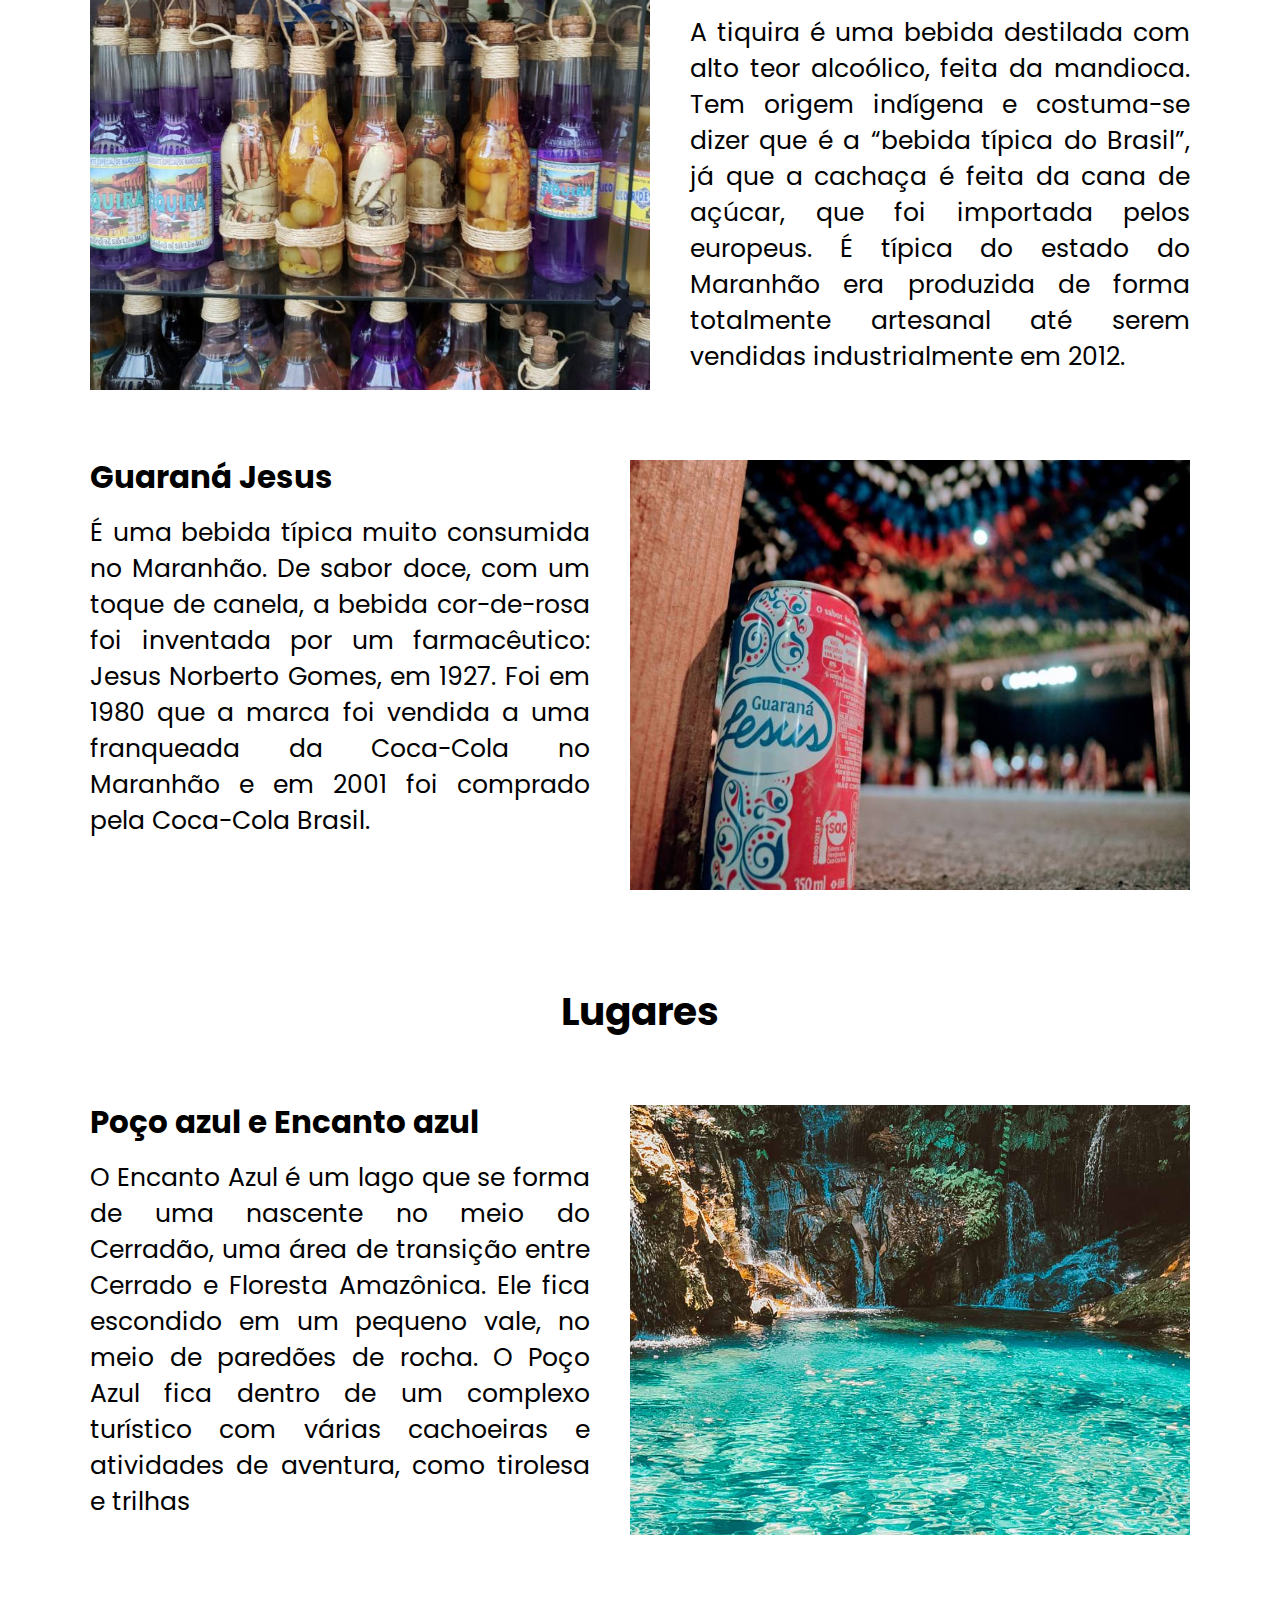
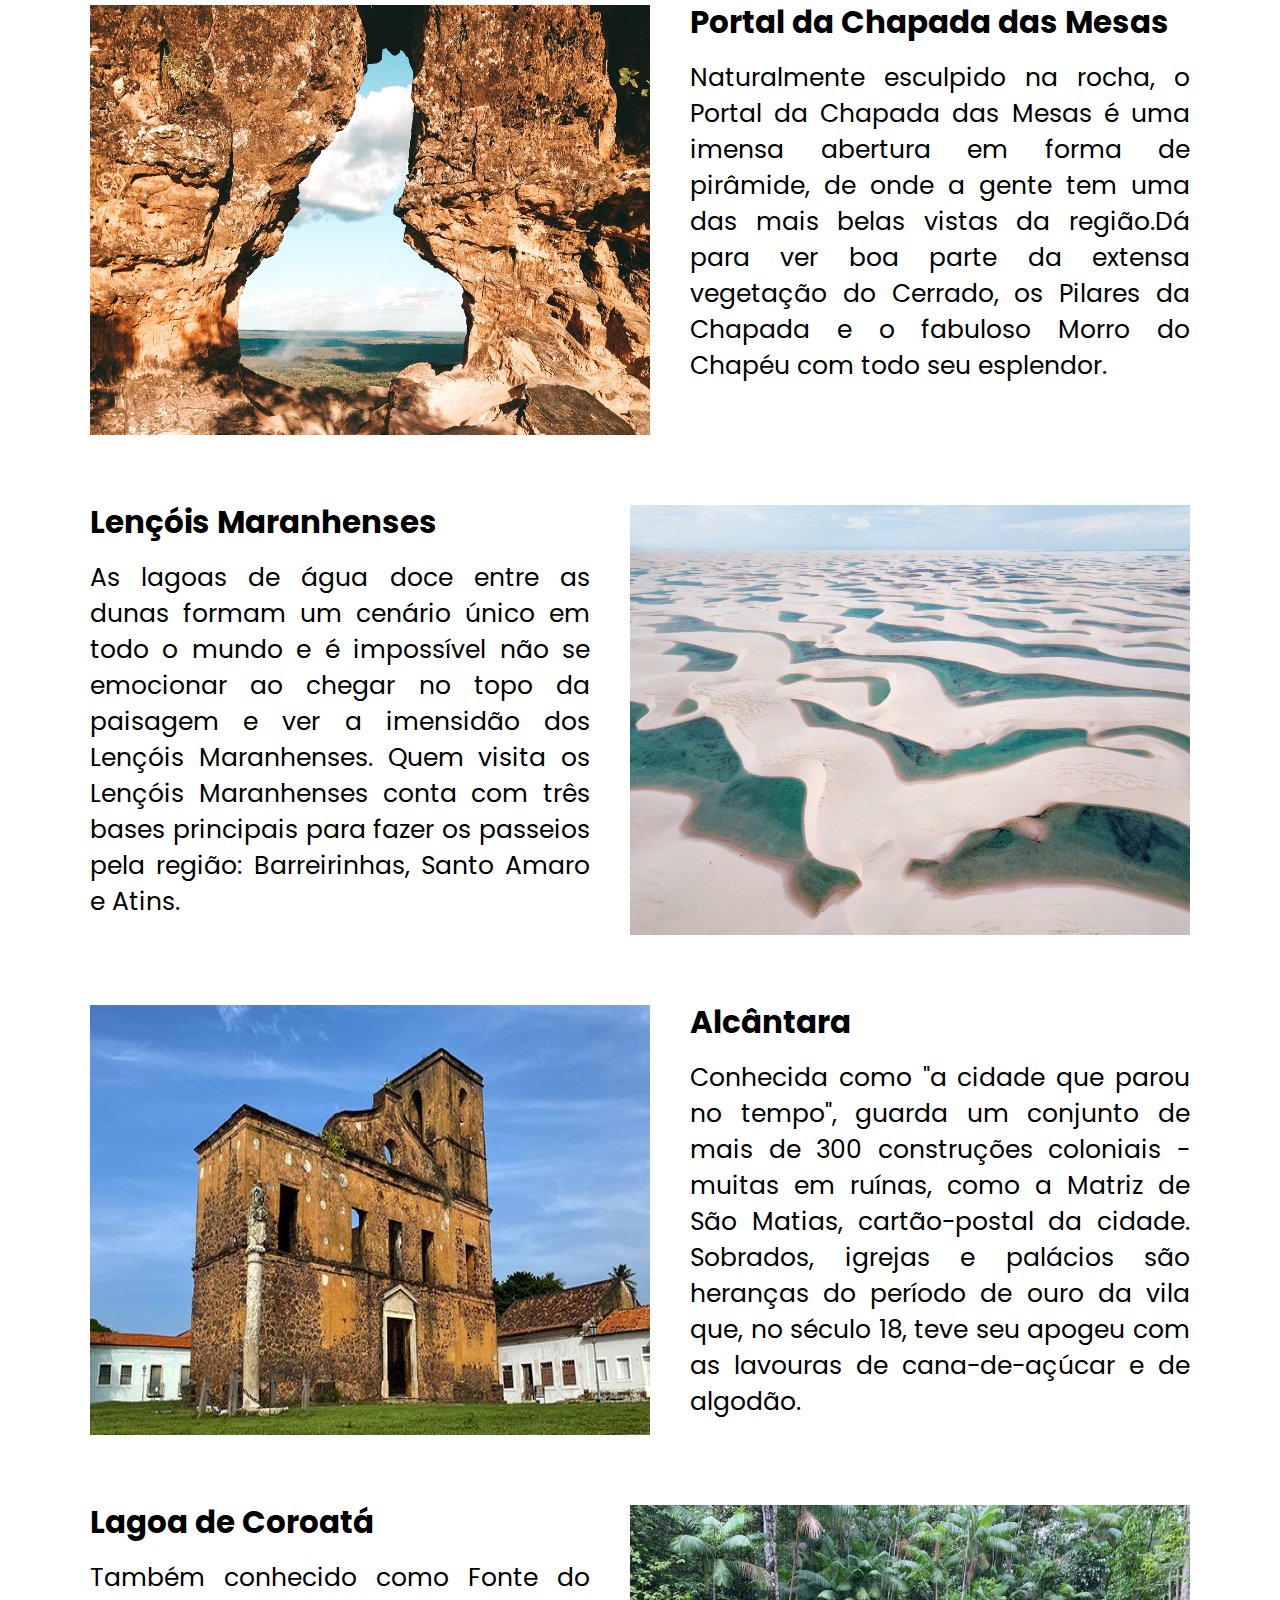
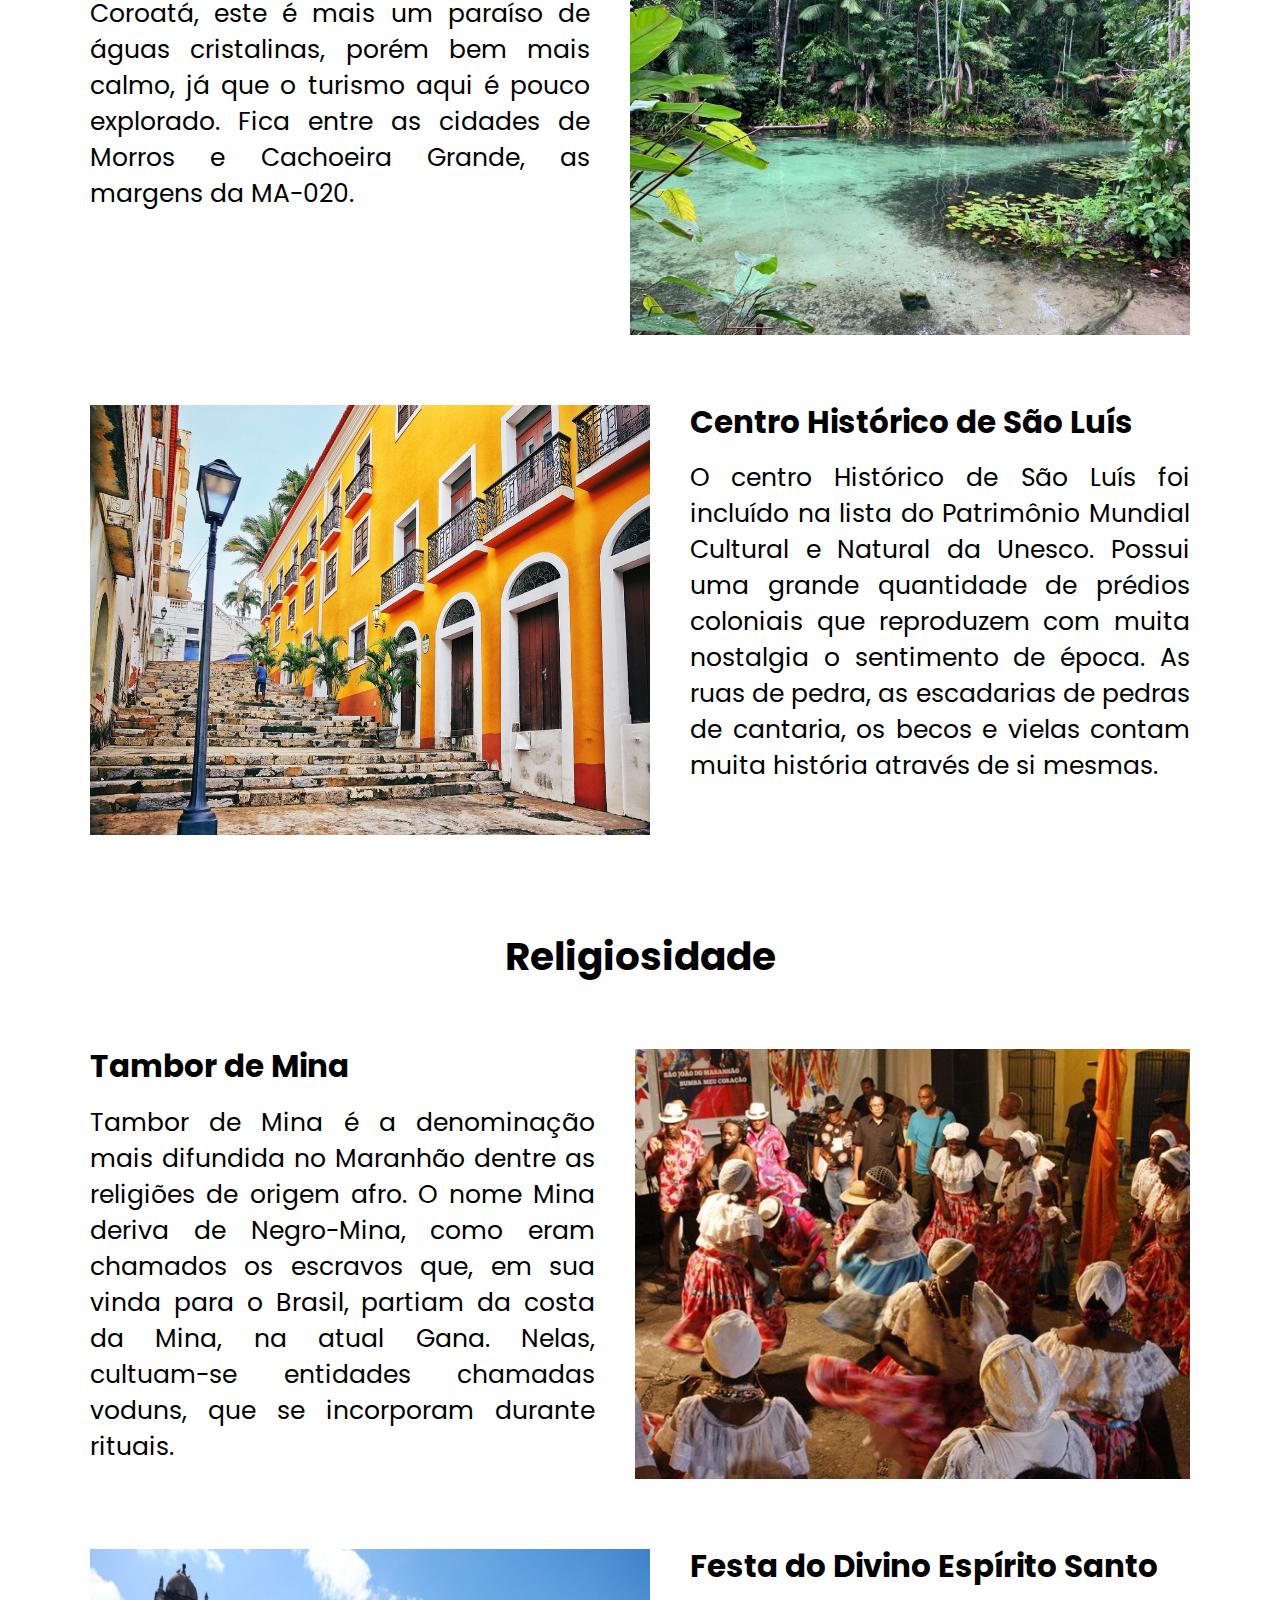
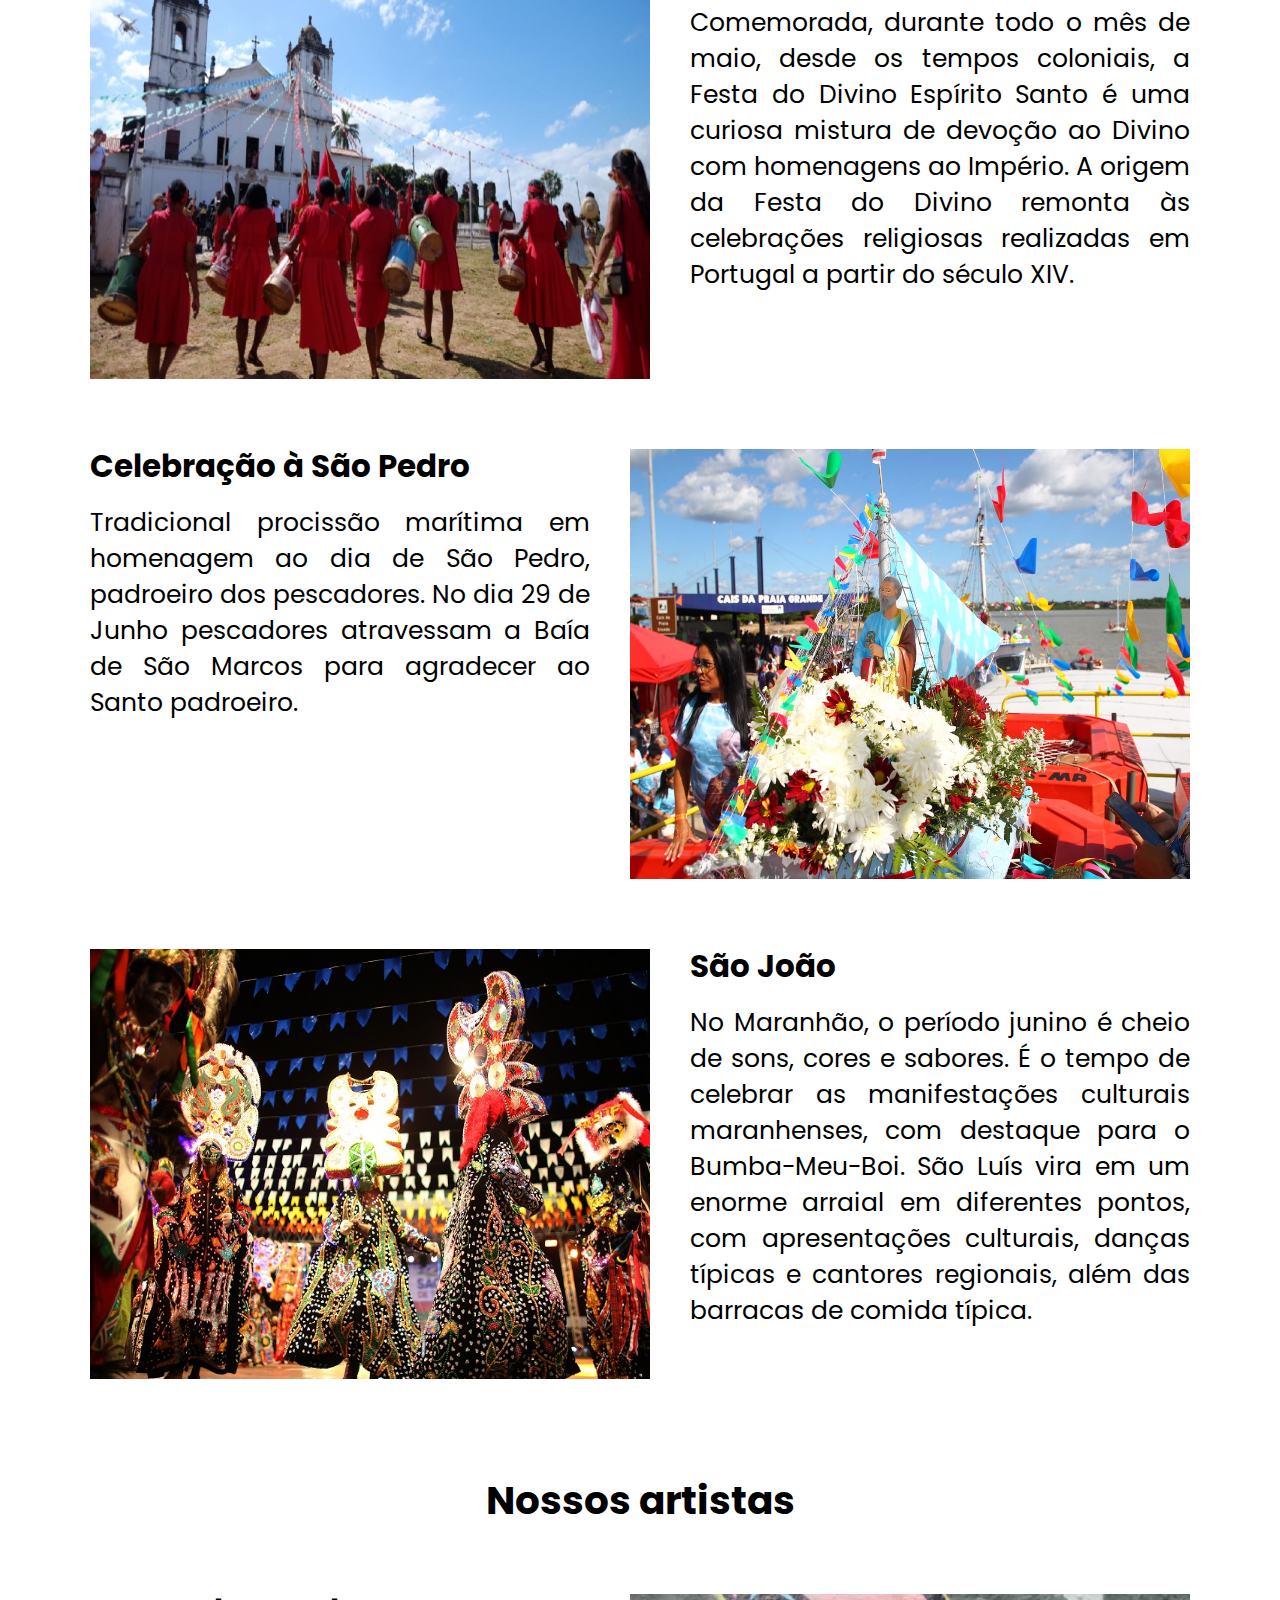
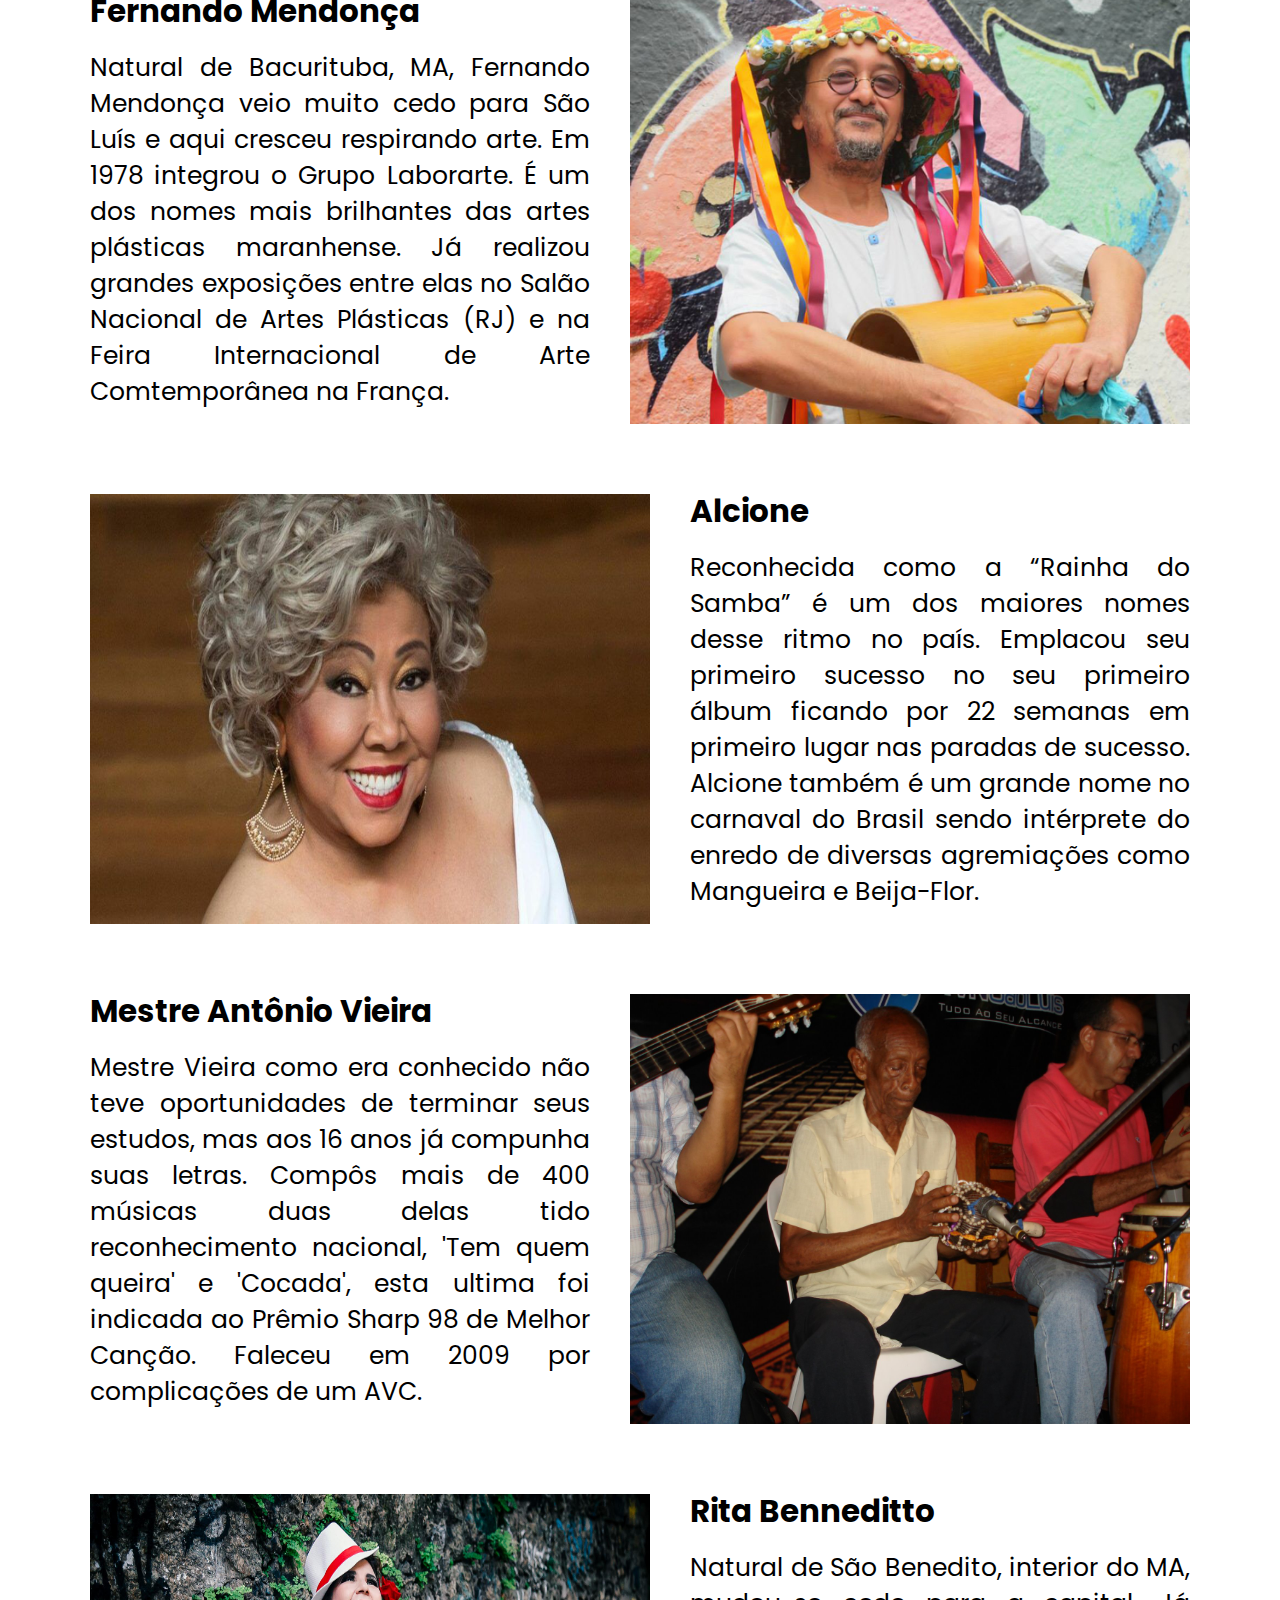
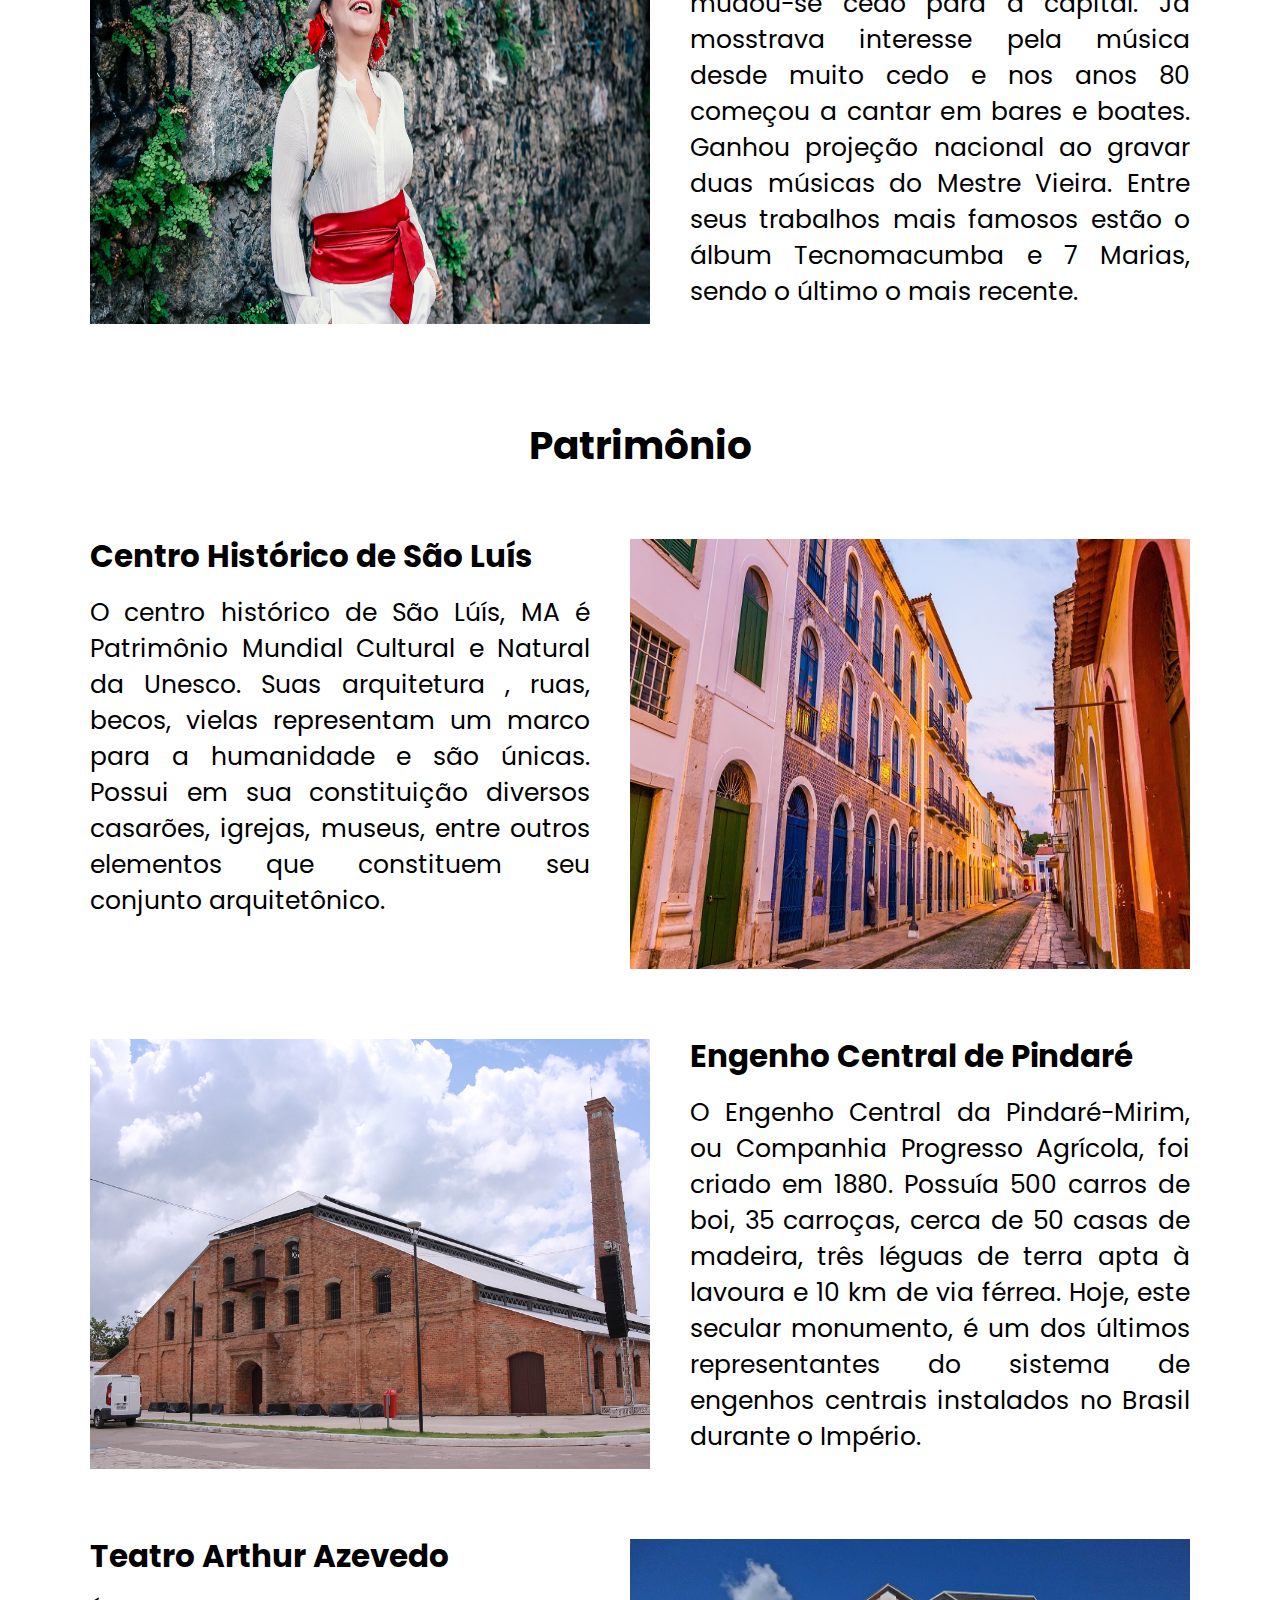
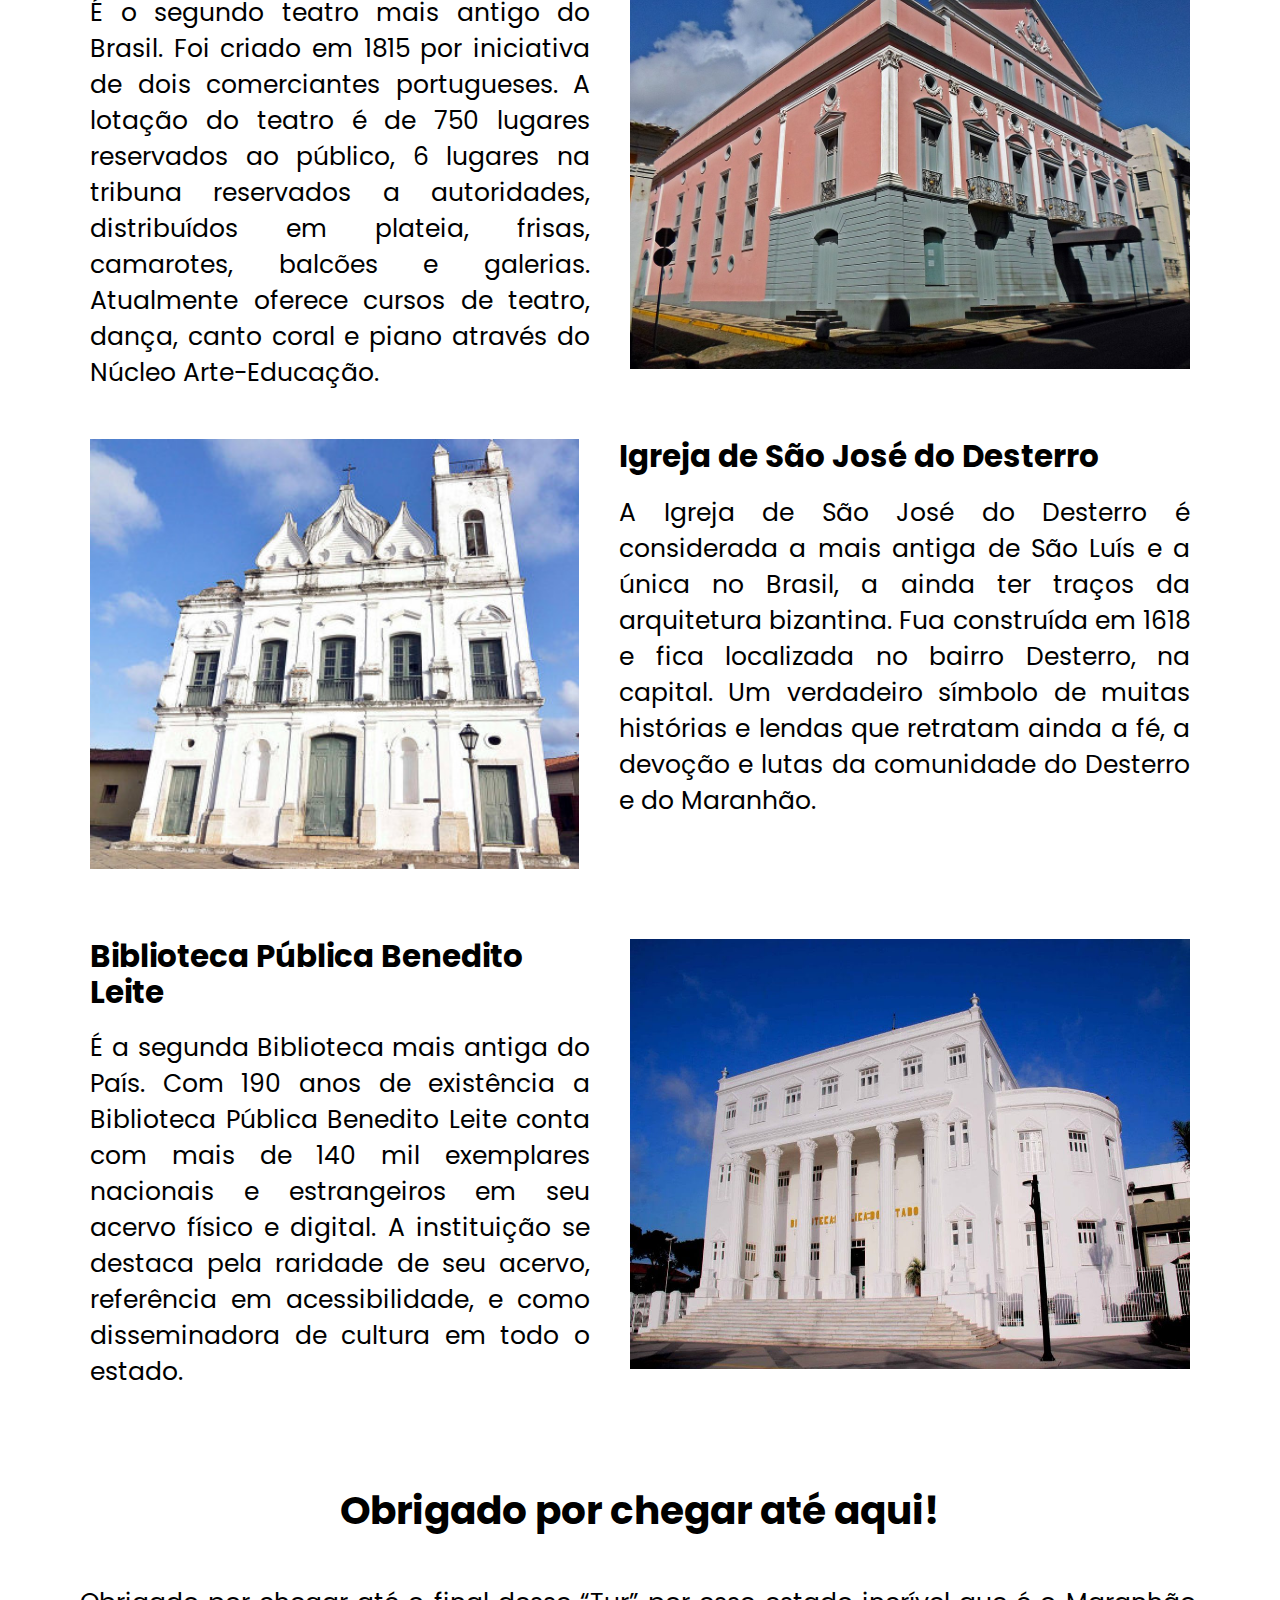
==== commit c7ddb2f8: "Finalização do layout das duas páginas. Falta criar a responsividade do site e melhorar a semântica " ====
--- a/Primeiro Desafio Trilhas/galeria.html
+++ b/Primeiro Desafio Trilhas/galeria.html
@@ -27,18 +27,37 @@
   <link href="./assets/css/sobre-pagina-dois/sobre-pagina-dois-conteudo.css" rel="stylesheet" />
   <link href="./assets/css/sobre-pagina-dois/sobre-pagina-dois-imagem.css" rel="stylesheet" />
   <link href="./assets/css/sobre-pagina-dois/titulo-assunto.css" rel="stylesheet" />
-  <link href="./assets/css/sobre-pagina-dois/container.css" rel="stylesheet" />
+  <link href="./assets/css/rodape/rodape.css" rel="stylesheet" />
+  <link href="./assets/css/rodape/rodape-item.css" rel="stylesheet" />
+  <link href="./assets/css/rodape/rodape-link.css" rel="stylesheet" />
+  <link href="./assets/css/rodape/rodape-span.css" rel="stylesheet" />
+  <link href="./assets/css/rodape/rodape-lista.css" rel="stylesheet" />
+  <link href="./assets/css/contato/contato.css" rel="stylesheet" />
+  <link href="./assets/css/contato/contato-cabecalho.css" rel="stylesheet" />
+  <link href="./assets/css/contato/contato-titulo.css" rel="stylesheet" />
+  <link href="./assets/css/contato/contato-descricao.css" rel="stylesheet" />
+  <link href="./assets/css/contato/contato-formulario.css" rel="stylesheet" />
+  <link href="./assets/css/contato/contato-formulario-form.css" rel="stylesheet" />
+  <link href="./assets/css/contato/contato-form.css" rel="stylesheet" />
+  <link href="./assets/css/contato/contato-mensagem.css" rel="stylesheet" />
+  <link href="./assets/css/contato/contato-text.css" rel="stylesheet" />
+  <link href="./assets/css/contato/contato-input.css" rel="stylesheet" />
+  <link href="./assets/css/contato/contato-textarea.css" rel="stylesheet" />
+  <link href="./assets/css/contato/contato-submit.css" rel="stylesheet" />
+  <link href="./assets/css/agradecimento/agradecimento.css" rel="stylesheet" />
+  <link href="./assets/css/agradecimento/agradecimento-titulo.css" rel="stylesheet" />
+  <link href="./assets/css/agradecimento/agradecimento-descricao.css" rel="stylesheet" />
 </head>
 <body>
   <!-- Cabeçalho -->
   <header class="cabecalho__pagina--dois" id="cabecalho-pagina-dois">
     <div class="cabecalho__conteudo">
-      <h1><img class="logo" src="./assets/img/logo.png" alt="Bandeira do Maranhão e nome meu maranhão"></h1>
+      <h1><a href="index.html"><img class="logo" src="./assets/img/logo.png" alt="Bandeira do Maranhão e nome meu maranhão"></a></h1>
       <nav class="menu">
         <ul class="menu__lista">
-            <li class="menu__item"><a class="menu__link ativo" href="#cabecalho">Inicio</a></li>
-            <li class="menu__item"><a class="menu__link" href="#sobre">Sobre</a></li>
-            <li class="menu__item"><a class="menu__link" href="#cultura">Cultura</a></li>
+            <li class="menu__item"><a class="menu__link ativo" href="index.html">Inicio</a></li>
+            <li class="menu__item"><a class="menu__link" href="index.html #sobre">Sobre</a></li>
+            <li class="menu__item"><a class="menu__link" href="index.html #cultura">Cultura</a></li>
             <li class="menu__item"><a class="menu__link" href="#galeria">Galeria</a></li>
             <li class="menu__item"><a class="menu__link" href="#contato">Contato</a></li>
         </ul>
@@ -51,9 +70,10 @@
     </div>
   </header>
   
+  <!-- Seção Principal -->
   <main>
-    <!-- Seção Sobre -->
-    <section class="sobre__pagina--dois" id="sobre-pagina-dois">
+    <!-- Seção Galeria -->
+    <section class="sobre__pagina--dois" id="galeria">
     <!-- Expressões Artísticas       -->
       <h2 class="sobre__pagina--dois--titulo">Expressões Artísticas</h2>
       <div>
@@ -143,7 +163,7 @@
         </div>
         <div class="sobre__pagina--dois--conteudo">
           <div class="container">
-            <h3 class="titulo__assunto">Guarané Jesus</h3>
+            <h3 class="titulo__assunto">Guaraná Jesus</h3>
             <p class="sobre__pagina--dois--descricao">É uma bebida típica muito consumida no Maranhão. De sabor doce, com um toque de canela, a bebida cor-de-rosa foi inventada por um farmacêutico: Jesus Norberto Gomes, em 1927. Foi em 1980 que a marca foi vendida a uma franqueada da Coca-Cola no Maranhão e em 2001 foi comprado pela Coca-Cola Brasil.</p>
           </div>
           <img src="./assets/img/guarana-jesus.jpeg" alt="" class="sobre__pagina--dois--imagem">
@@ -156,53 +176,208 @@
     <div>
       <div class="sobre__pagina--dois--conteudo">
         <div class="container">
-          <h3 class="titulo__assunto">Caranguejada</h3>
-          <p class="sobre__pagina--dois--descricao">O prato é preparado cozinhando os caranguejos também inteiros em 
-            um molho com tomate, cebola e bastante cheiro verde e leite de coco. O acompanhamento tradicional é o 
-            arroz de toucinho, farofa e vinagrete. A diferença para o caranguejo toc toc é a forma como é cozido 
-            (toc toc é na água, caranguejada em um molho).</p>
-        </div>
-        <img src="./assets/img/caranguejada.jpg" alt="" class="sobre__pagina--dois--imagem">
-      </div>
-
-      <div class="sobre__pagina--dois--conteudo">
-        <img src="./assets/img/culinaria.jpg" alt="" class="sobre__pagina--dois--imagem">
-        <div class="container">
-          <h3 class="titulo__assunto">Arroz de Cuxá</h3>
-          <p class="sobre__pagina--dois--descricao">Uma mistura árabe, portuguesa e africana deu origem ao prato 
-            típico do Maranhão mais famoso no Brasil. Já foi homenageado em poesia de Luís de Azevedo.  Além de 
-            arroz branco, a receita de arroz de cuxá também leva camarão seco, vinagreira, gergelim-branco, 
-            cebola, alho, azeite de oliva e sal.</p>
-        </div>
-      </div>
-      <div class="sobre__pagina--dois--conteudo">
-        <div class="container">
-          <h3 class="titulo__assunto">Pescada escabeche</h3>
-          <p class="sobre__pagina--dois--descricao">O peixe escabeche é um peixe frito coberto por um molho vermelho bem temperado por cima. O peixe pode ser em postas ou em filé, sendo muito usada a pescada. O molho pode (ou não) conter leite de coco e camarão. Basicamente é um filé de peixe ao molho de camarão sem leite de coco.</p>
-        </div>
-        <img src="./assets/img/pescada-escabeche.jpg" alt="" class="sobre__pagina--dois--imagem">
-      </div>
-
-      <div class="sobre__pagina--dois--conteudo">
-        <img src="./assets/img/tiquira.jpg" alt="" class="sobre__pagina--dois--imagem">
-        <div class="container">
-          <h3 class="titulo__assunto">Tiquira</h3>
-          <p class="sobre__pagina--dois--descricao">A tiquira é uma bebida destilada com alto teor alcoólico, feita da mandioca. Tem origem indígena e costuma-se dizer que é a “bebida típica do Brasil”, já que a cachaça é feita da cana de açúcar, que foi importada pelos europeus. É típica do estado do Maranhão era produzida de forma totalmente artesanal até serem vendidas industrialmente em 2012.</p>
-        </div>
-      </div>
-      <div class="sobre__pagina--dois--conteudo">
-        <div class="container">
-          <h3 class="titulo__assunto">Guarané Jesus</h3>
-          <p class="sobre__pagina--dois--descricao">É uma bebida típica muito consumida no Maranhão. De sabor doce, com um toque de canela, a bebida cor-de-rosa foi inventada por um farmacêutico: Jesus Norberto Gomes, em 1927. Foi em 1980 que a marca foi vendida a uma franqueada da Coca-Cola no Maranhão e em 2001 foi comprado pela Coca-Cola Brasil.</p>
-        </div>
-        <img src="./assets/img/guarana-jesus.jpeg" alt="" class="sobre__pagina--dois--imagem">
-      </div>
-    </div>
-  <!-- Fim da sub-sessão Culinária       -->
-
+          <h3 class="titulo__assunto">Poço azul e Encanto azul</h3>
+          <p class="sobre__pagina--dois--descricao">O Encanto Azul é um lago que se forma de uma nascente no meio do Cerradão, uma área de transição entre Cerrado e Floresta Amazônica.
+            Ele fica escondido em um pequeno vale, no meio de paredões de rocha. O Poço Azul fica dentro de um complexo turístico com várias cachoeiras e atividades de aventura, como tirolesa e trilhas</p>
+        </div>
+        <img src="./assets/img/poco-azul.jpg" alt="" class="sobre__pagina--dois--imagem">
+      </div>
+
+      <div class="sobre__pagina--dois--conteudo">
+        <img src="./assets/img/portal-chapada.jpg" alt="" class="sobre__pagina--dois--imagem">
+        <div class="container">
+          <h3 class="titulo__assunto">Portal da Chapada das Mesas</h3>
+          <p class="sobre__pagina--dois--descricao">Naturalmente esculpido na rocha, o Portal da Chapada das Mesas é uma imensa abertura em forma de pirâmide, de onde a gente tem uma das mais belas vistas da região.Dá para ver boa parte da extensa vegetação do Cerrado, os Pilares da Chapada e o fabuloso Morro do Chapéu com todo seu esplendor.</p>
+        </div>
+      </div>
+      <div class="sobre__pagina--dois--conteudo">
+        <div class="container">
+          <h3 class="titulo__assunto">Lençóis Maranhenses</h3>
+          <p class="sobre__pagina--dois--descricao">As lagoas de água doce entre as dunas formam um cenário único em todo o mundo e é impossível não se emocionar ao chegar no topo da paisagem e ver a imensidão dos Lençóis Maranhenses. Quem visita os Lençóis Maranhenses conta com três bases principais para fazer os passeios pela região: Barreirinhas, Santo Amaro e Atins.</p>
+        </div>
+        <img src="./assets/img/lencois-maranhenses.jpg" alt="" class="sobre__pagina--dois--imagem">
+      </div>
+
+      <div class="sobre__pagina--dois--conteudo">
+        <img src="./assets/img/alcantara.jpg" alt="" class="sobre__pagina--dois--imagem">
+        <div class="container">
+          <h3 class="titulo__assunto">Alcântara</h3>
+          <p class="sobre__pagina--dois--descricao">Conhecida como "a cidade que parou no tempo",  guarda um conjunto de mais de 300 construções coloniais - muitas em ruínas, como a Matriz de São Matias, cartão-postal da cidade. Sobrados, igrejas e palácios são heranças do período de ouro da vila que, no século 18, teve seu apogeu com as lavouras de cana-de-açúcar e de algodão. </p>
+        </div>
+      </div>
+      <div class="sobre__pagina--dois--conteudo">
+        <div class="container">
+          <h3 class="titulo__assunto">Lagoa de Coroatá</h3>
+          <p class="sobre__pagina--dois--descricao">Também conhecido como Fonte do Coroatá, este é mais um paraíso de águas cristalinas, porém bem mais calmo, já que o turismo aqui é pouco explorado. Fica entre as cidades de Morros e Cachoeira Grande, as margens da MA-020.</p>
+        </div>
+        <img src="./assets/img/lagoa-de-coroata.jpeg" alt="" class="sobre__pagina--dois--imagem">
+      </div>
+      <div class="sobre__pagina--dois--conteudo">
+        <img src="./assets/img/centro-historico-slz.jpg" alt="" class="sobre__pagina--dois--imagem">
+        <div class="container">
+          <h3 class="titulo__assunto">Centro Histórico de São Luís</h3>
+          <p class="sobre__pagina--dois--descricao">O centro Histórico de São Luís foi incluído na lista do Patrimônio Mundial Cultural e Natural da Unesco. Possui uma grande quantidade de prédios coloniais que reproduzem com muita nostalgia o sentimento de época. As ruas de pedra, as escadarias de pedras de cantaria, os becos e vielas contam muita história através de si mesmas.</p>
+        </div>
+      </div>
+    </div>
+    <!-- Fim da sub-sessão Lugares       -->
+
+    <!-- Religiosidade       -->
+    <h2 class="sobre__pagina--dois--titulo">Religiosidade</h2>
+    <div>
+      <div class="sobre__pagina--dois--conteudo">
+        <div class="container">
+          <h3 class="titulo__assunto">Tambor de Mina</h3>
+          <p class="sobre__pagina--dois--descricao">Tambor de Mina é a denominação mais difundida no Maranhão dentre as religiões de origem afro. O nome Mina deriva de Negro-Mina, como eram chamados os escravos que, em sua vinda para o Brasil, partiam da costa da Mina, na atual Gana. Nelas, cultuam-se entidades chamadas voduns, que se incorporam durante rituais.</p>
+        </div>
+        <img src="./assets/img/Tambor-de-Mina.jpg" alt="" class="sobre__pagina--dois--imagem">
+      </div>
+
+      <div class="sobre__pagina--dois--conteudo">
+        <img src="./assets/img/festa-do-divino.jpg" alt="" class="sobre__pagina--dois--imagem">
+        <div class="container">
+          <h3 class="titulo__assunto">Festa do Divino Espírito Santo</h3>
+          <p class="sobre__pagina--dois--descricao">Comemorada, durante todo o mês de maio, desde os tempos coloniais, a Festa do Divino Espírito Santo é uma curiosa mistura de devoção ao Divino com homenagens ao Império. A origem da Festa do Divino remonta às celebrações religiosas realizadas em Portugal a partir do século XIV.</p>
+        </div>
+      </div>
+      <div class="sobre__pagina--dois--conteudo">
+        <div class="container">
+          <h3 class="titulo__assunto">Celebração à São Pedro</h3>
+          <p class="sobre__pagina--dois--descricao">Tradicional procissão marítima em homenagem ao dia de São Pedro, padroeiro dos pescadores. No dia 29 de Junho pescadores atravessam a Baía de São Marcos para agradecer ao Santo padroeiro.</p>
+        </div>
+        <img src="./assets/img/sao-pedro.jpg" alt="" class="sobre__pagina--dois--imagem">
+      </div>
+
+      <div class="sobre__pagina--dois--conteudo">
+        <img src="./assets/img/cazumbas.jpg" alt="" class="sobre__pagina--dois--imagem">
+        <div class="container">
+          <h3 class="titulo__assunto">São João</h3>
+          <p class="sobre__pagina--dois--descricao">No Maranhão, o período junino é cheio de sons, cores e sabores. É o tempo de celebrar as manifestações culturais maranhenses, com destaque para o Bumba-Meu-Boi. São Luís vira em um enorme arraial em diferentes pontos, com apresentações culturais, danças típicas e cantores regionais, além das barracas de comida típica.</p>
+        </div>
+      </div>
+    </div>
+    <!-- Fim da sub-sessão Religiosidade       -->
+
+    <!-- Nossos Artistas       -->
+    <h2 class="sobre__pagina--dois--titulo">Nossos artistas</h2>
+    <div>
+      <div class="sobre__pagina--dois--conteudo">
+        <div class="container">
+          <h3 class="titulo__assunto">Fernando Mendonça</h3>
+          <p class="sobre__pagina--dois--descricao">Natural de Bacurituba, MA, Fernando Mendonça veio muito cedo para São Luís e aqui cresceu respirando arte. Em 1978 integrou o Grupo Laborarte. É um dos nomes mais brilhantes das artes plásticas maranhense. Já realizou grandes exposições entre elas no Salão Nacional de Artes Plásticas (RJ) e na Feira Internacional de Arte Comtemporânea na França.</p>
+        </div>
+        <img src="./assets/img/artistas.jpg" alt="" class="sobre__pagina--dois--imagem">
+      </div>
+
+      <div class="sobre__pagina--dois--conteudo">
+        <img src="./assets/img/alcione.jpg" alt="" class="sobre__pagina--dois--imagem">
+        <div class="container">
+          <h3 class="titulo__assunto">Alcione</h3>
+          <p class="sobre__pagina--dois--descricao">Reconhecida como a “Rainha do Samba” é um dos maiores nomes desse ritmo no país. Emplacou seu primeiro sucesso no seu primeiro álbum ficando por 22 semanas em primeiro lugar nas paradas de sucesso. Alcione também é um grande nome no carnaval do Brasil sendo intérprete do enredo de diversas agremiações como Mangueira e Beija-Flor.</p>
+        </div>
+      </div>
+      <div class="sobre__pagina--dois--conteudo">
+        <div class="container">
+          <h3 class="titulo__assunto">Mestre Antônio Vieira</h3>
+          <p class="sobre__pagina--dois--descricao">Mestre Vieira como era conhecido não teve oportunidades de terminar seus estudos, mas aos 16 anos já compunha suas letras. Compôs mais de 400 músicas duas delas tido reconhecimento nacional, 'Tem quem queira' e 'Cocada', esta ultima foi indicada ao Prêmio Sharp 98 de Melhor Canção. Faleceu em 2009 por complicações de um AVC.</p>
+        </div>
+        <img src="./assets/img/mestre-vieira.jpg" alt="" class="sobre__pagina--dois--imagem">
+      </div>
+
+      <div class="sobre__pagina--dois--conteudo">
+        <img src="./assets/img/rita-benneditto.jpg" alt="" class="sobre__pagina--dois--imagem">
+        <div class="container">
+          <h3 class="titulo__assunto">Rita Benneditto</h3>
+          <p class="sobre__pagina--dois--descricao">Natural de São Benedito, interior do MA, mudou-se cedo para a capital. Já mosstrava interesse pela música desde muito cedo e nos anos 80 começou a cantar em bares e boates. Ganhou projeção nacional ao gravar duas músicas do Mestre Vieira. Entre seus trabalhos mais famosos estão o álbum Tecnomacumba e 7 Marias, sendo o último o mais recente.</p>
+        </div>
+      </div>
+    </div>
+    <!-- Fim da sub-sessão Artistas       -->
+
+    <!-- Nosso Patrimônio       -->
+    <h2 class="sobre__pagina--dois--titulo">Patrimônio</h2>
+    <div>
+      <div class="sobre__pagina--dois--conteudo">
+        <div class="container">
+          <h3 class="titulo__assunto">Centro Histórico de São Luís</h3>
+          <p class="sobre__pagina--dois--descricao">O centro histórico de São Lúís, MA é Patrimônio Mundial Cultural e Natural da Unesco. Suas arquitetura , ruas, becos, vielas representam um marco para a humanidade e são únicas. Possui em sua constituição diversos casarões, igrejas, museus, entre outros elementos que constituem seu conjunto arquitetônico.</p>
+        </div>
+        <img src="./assets/img/rua-portugal.jpg" alt="" class="sobre__pagina--dois--imagem">
+      </div>
+
+      <div class="sobre__pagina--dois--conteudo">
+        <img src="./assets/img/engenho-pindare.jpg" alt="" class="sobre__pagina--dois--imagem">
+        <div class="container">
+          <h3 class="titulo__assunto">Engenho Central de Pindaré</h3>
+          <p class="sobre__pagina--dois--descricao">O Engenho Central da Pindaré-Mirim, ou Companhia Progresso Agrícola, foi criado  em 1880. Possuía 500 carros de boi, 35 carroças, cerca de 50 casas de madeira, três léguas de terra apta à lavoura e 10 km de via férrea. Hoje, este secular monumento,  é um dos últimos representantes do sistema de engenhos centrais instalados no Brasil durante o Império.</p>
+        </div>
+      </div>
+      <div class="sobre__pagina--dois--conteudo">
+        <div class="container">
+          <h3 class="titulo__assunto">Teatro Arthur Azevedo</h3>
+          <p class="sobre__pagina--dois--descricao">É o segundo teatro mais antigo do Brasil. Foi criado em 1815 por iniciativa de dois comerciantes portugueses. A lotação do teatro é de 750 lugares reservados ao público, 6 lugares na tribuna reservados a autoridades, distribuídos em plateia, frisas, camarotes, balcões e galerias. Atualmente oferece cursos de teatro, dança, canto coral e piano através do Núcleo Arte-Educação.</p>
+        </div>
+        <img src="./assets/img/teatro-arthur-azevedo.jpg" alt="" class="sobre__pagina--dois--imagem">
+      </div>
+
+      <div class="sobre__pagina--dois--conteudo">
+        <img src="./assets/img/igreja-desterro.jpg" alt="" class="sobre__pagina--dois--imagem">
+        <div class="container">
+          <h3 class="titulo__assunto">Igreja de São José do Desterro</h3>
+          <p class="sobre__pagina--dois--descricao">A Igreja de São José do Desterro é considerada a mais antiga de São Luís e a única no Brasil, a ainda ter traços da arquitetura bizantina. Fua construída em 1618 e fica localizada no bairro Desterro, na capital. Um verdadeiro símbolo de muitas histórias e lendas que retratam ainda a fé, a devoção e lutas da comunidade do Desterro e do Maranhão.</p>
+        </div>
+      </div>
+      <div class="sobre__pagina--dois--conteudo">
+        <div class="container">
+          <h3 class="titulo__assunto">Biblioteca Pública Benedito Leite</h3>
+          <p class="sobre__pagina--dois--descricao">É a segunda Biblioteca mais antiga do País. Com 190 anos de existência a Biblioteca Pública Benedito Leite conta com mais de 140 mil exemplares nacionais e estrangeiros em seu acervo físico e digital. A instituição se destaca pela raridade de seu acervo, referência em acessibilidade, e como disseminadora de cultura em todo o estado.</p>
+        </div>
+        <img src="./assets/img/biblioteca.jpg" alt="" class="sobre__pagina--dois--imagem">
+      </div>
+    </div>
+    <!-- Fim da sub-sessão Patrimônio       -->
     </section>
+
+    <!-- Seção de agradecimento -->
+    <section class="agradecimento">
+      <h3 class="agradecimento__titulo">Obrigado por chegar até aqui!</h3>
+      <p class="agradecimento__descricao">Obrigado por chegar até o final desse “Tur” por esse estado incrível que é o Maranhão. Se vcê ficou impressionado com o quão diversificada é a nossa cultura fique sabendo que aqui não consta nem um terço de tudo que esse lugar tem para oferecer. Esse projeto foi criado para divulgar e tornar conhecida a cultura Maranhense e as riquezas culturais que meu estado tem para oferecer! Se quiser me ajudar entre em contato e mande sua sugestão no sessão abaixo. Este projeto é coletivo e qualquer ajuda é bem vinda!</p>
+    </section>
+
+    <!-- Seção Contato -->
+    <section class="contato" id="contato">
+          <div class="contato__cabecalho">
+            <h2 class="contato__titulo">Contato</h2>
+            <span class="contato__descricao">Fale conosco</span>
+          </div>
+      
+          <div class="contato__formulario">
+            <form class="contato__formulario--form">
+                <div class="contato__form">
+                  <label for="nome" class="contato__text">Nome</label>
+                  <input type="text" id="nome" class="contato__input" required placeholder="Nome Sobrenome">
+                  <label for="email" class="contato__text">Email</label>
+                  <input type="email" id="email" class="contato__input" required placeholder="seunome@dominio.com">
+                </div>
+                <div class="contato__mensagem">
+                  <textarea id="mensagem" cols="70" rows="10" class="contato__textarea" required placeholder="Escreva-nos"></textarea>
+                  <input type="submit" value="Enviar" class="contato__submit">
+                </div>
+            </form>
+          </div>
+    </section>
+
   </main>
 
-  <footer></footer>
+  <!-- Footer -->
+  <footer class="rodape" id="rodape">
+    <ul class="rodape__lista">
+      <li class="rodape__item"><a target="_blank" href="https://github.com/NeiltonSeguins" class="rodape__link"><i class="uil uil-github-alt"></i></a></li>
+      <li class="rodape__item"><a target="_blank" href="https://www.linkedin.com/in/ne%C3%ADlton-seguins-bb8786a6/" class="rodape__link"><i class="uil uil-linkedin-alt"></i></a></li>
+      <li class="rodape__item"><a target="_blank" href="https://twitter.com/SeguinsNeilton" class="rodape__link"><i class="uil uil-twitter-alt"></i></a></li>
+      <li class="rodape__item"><a target="_blank" href="https://www.instagram.com/neilton_seguins/?hl=pt-br" class="rodape__link"><i class="uil uil-instagram-alt"></i></a></li>
+    </ul>
+  <span class="rodape__span">&copy Desenvolvido por Neilton Seguins</span>
+</footer>
 </body>
 </html>--- a/Primeiro Desafio Trilhas/assets/css/rodape/rodape.css
+++ b/Primeiro Desafio Trilhas/assets/css/rodape/rodape.css
@@ -0,0 +1,9 @@
+.rodape{
+  display: flex;
+  flex-direction: column;
+  justify-content: space-between;
+  align-items: center;
+  text-align: center;
+  background: #a61127;
+  padding: 20px;
+}--- a/Primeiro Desafio Trilhas/assets/css/rodape/rodape-item.css
+++ b/Primeiro Desafio Trilhas/assets/css/rodape/rodape-item.css
@@ -0,0 +1,10 @@
+.rodape__item{
+  margin: 20px;
+}
+
+.rodape__item:nth-child(4){
+  margin-right: 0;
+}
+.rodape__item:first-child{
+  margin-left: 0;
+}--- a/Primeiro Desafio Trilhas/assets/css/rodape/rodape-link.css
+++ b/Primeiro Desafio Trilhas/assets/css/rodape/rodape-link.css
@@ -0,0 +1,13 @@
+.rodape__link{
+  background: #fdfdfd;
+  border-radius: 100%;
+  padding: 10px 10px;
+  height: 50px;
+  width: 50px;
+}
+
+.rodape__link i{
+  color: #a61127;
+  font-size: 20px;
+  margin: 0;
+}--- a/Primeiro Desafio Trilhas/assets/css/rodape/rodape-span.css
+++ b/Primeiro Desafio Trilhas/assets/css/rodape/rodape-span.css
@@ -0,0 +1,4 @@
+.rodape__span{
+  color: #fdfdfd;
+  font-size: .7rem;
+}--- a/Primeiro Desafio Trilhas/assets/css/rodape/rodape-lista.css
+++ b/Primeiro Desafio Trilhas/assets/css/rodape/rodape-lista.css
@@ -0,0 +1,7 @@
+.rodape__lista{
+  display: flex;
+  justify-content: space-around;
+  align-items: center;
+  list-style: none;
+  width: 75%;
+}--- a/Primeiro Desafio Trilhas/assets/css/contato/contato.css
+++ b/Primeiro Desafio Trilhas/assets/css/contato/contato.css
@@ -0,0 +1,8 @@
+.contato{
+  /* background: #A61127; */
+  background: url('../../img/sessao-contato.jpg') center center / cover no-repeat;
+  display: flex;
+  flex-direction: column;
+  height: 100vh;
+  width: auto;
+}--- a/Primeiro Desafio Trilhas/assets/css/contato/contato-cabecalho.css
+++ b/Primeiro Desafio Trilhas/assets/css/contato/contato-cabecalho.css
@@ -0,0 +1,5 @@
+.contato__cabecalho{
+  margin-top: 50px;
+  text-align: center;
+  color: #fdfdfd;
+}--- a/Primeiro Desafio Trilhas/assets/css/contato/contato-titulo.css
+++ b/Primeiro Desafio Trilhas/assets/css/contato/contato-titulo.css
@@ -0,0 +1,5 @@
+.contato__titulo{
+  text-align: center;
+  margin-bottom: 1.25rem;
+  font-size: 39px;
+}--- a/Primeiro Desafio Trilhas/assets/css/contato/contato-descricao.css
+++ b/Primeiro Desafio Trilhas/assets/css/contato/contato-descricao.css
@@ -0,0 +1,7 @@
+.contato__Descricao{
+  text-align: justify;
+  font-size: 20px;
+  width: 50%;
+  padding: 20px;
+  line-height: 2.25rem;
+}--- a/Primeiro Desafio Trilhas/assets/css/contato/contato-formulario.css
+++ b/Primeiro Desafio Trilhas/assets/css/contato/contato-formulario.css
@@ -0,0 +1,4 @@
+.contato__formulario{
+  display: flex;
+  justify-content: space-around;
+}--- a/Primeiro Desafio Trilhas/assets/css/contato/contato-formulario-form.css
+++ b/Primeiro Desafio Trilhas/assets/css/contato/contato-formulario-form.css
@@ -0,0 +1,5 @@
+.contato__formulario--form{
+  display: flex;
+  width: auto;
+  margin: 100px 0 0 50px;
+}--- a/Primeiro Desafio Trilhas/assets/css/contato/contato-form.css
+++ b/Primeiro Desafio Trilhas/assets/css/contato/contato-form.css
@@ -0,0 +1,6 @@
+.contato__form{
+  display: flex;
+  flex-direction: column;
+  margin-right: 50px;
+  width: 50%;
+}--- a/Primeiro Desafio Trilhas/assets/css/contato/contato-mensagem.css
+++ b/Primeiro Desafio Trilhas/assets/css/contato/contato-mensagem.css
@@ -0,0 +1,12 @@
+.contato__mensagem{
+  display: flex;
+  flex-direction: column;
+  margin-left: 50px;
+  justify-content: space-around;
+  align-items: flex-end;
+  width: 50%;
+}
+
+.contato__mensagem textarea::placeholder{
+  padding: 15px;
+}--- a/Primeiro Desafio Trilhas/assets/css/contato/contato-text.css
+++ b/Primeiro Desafio Trilhas/assets/css/contato/contato-text.css
@@ -0,0 +1,4 @@
+.contato__text{
+  color: #fdfdfd;
+  margin: 10px 0;
+}
--- a/Primeiro Desafio Trilhas/assets/css/contato/contato-input.css
+++ b/Primeiro Desafio Trilhas/assets/css/contato/contato-input.css
@@ -0,0 +1,7 @@
+.contato__input{
+  border: none;
+  color: #fdfdfd;
+  background: rgba(8, 8, 8, 0.9);
+  padding: 10px;
+  border-radius: 5px;
+}--- a/Primeiro Desafio Trilhas/assets/css/contato/contato-textarea.css
+++ b/Primeiro Desafio Trilhas/assets/css/contato/contato-textarea.css
@@ -0,0 +1,9 @@
+.contato__textarea{
+  border: none;
+  color: #fdfdfd;
+  background: rgba(8, 8, 8, 0.9);
+  padding: 10px;
+  border-radius: 5px;
+  margin-bottom: 20px;
+  width: 90%;
+}--- a/Primeiro Desafio Trilhas/assets/css/contato/contato-submit.css
+++ b/Primeiro Desafio Trilhas/assets/css/contato/contato-submit.css
@@ -0,0 +1,11 @@
+.contato__submit{
+  background: #fdfdfd;
+  border: none;
+  width: 25%;
+  border-radius: 25px;
+  padding: 10px;
+}
+
+.contato__submit:hover{
+  cursor: pointer;
+}--- a/Primeiro Desafio Trilhas/assets/css/agradecimento/agradecimento.css
+++ b/Primeiro Desafio Trilhas/assets/css/agradecimento/agradecimento.css
@@ -0,0 +1,7 @@
+.agradecimento{
+  text-align: center;
+  margin: 50px;
+  display: flex;
+  flex-direction: column;
+  align-items: center;
+}--- a/Primeiro Desafio Trilhas/assets/css/agradecimento/agradecimento-titulo.css
+++ b/Primeiro Desafio Trilhas/assets/css/agradecimento/agradecimento-titulo.css
@@ -0,0 +1,4 @@
+.agradecimento__titulo{
+  font-size: 39px;
+  margin-bottom: 30px;
+}--- a/Primeiro Desafio Trilhas/assets/css/agradecimento/agradecimento-descricao.css
+++ b/Primeiro Desafio Trilhas/assets/css/agradecimento/agradecimento-descricao.css
@@ -0,0 +1,6 @@
+.agradecimento__descricao{
+  font-size: 25px;
+  margin-bottom: 50px;
+  width: 95%;
+  text-align: justify;
+}